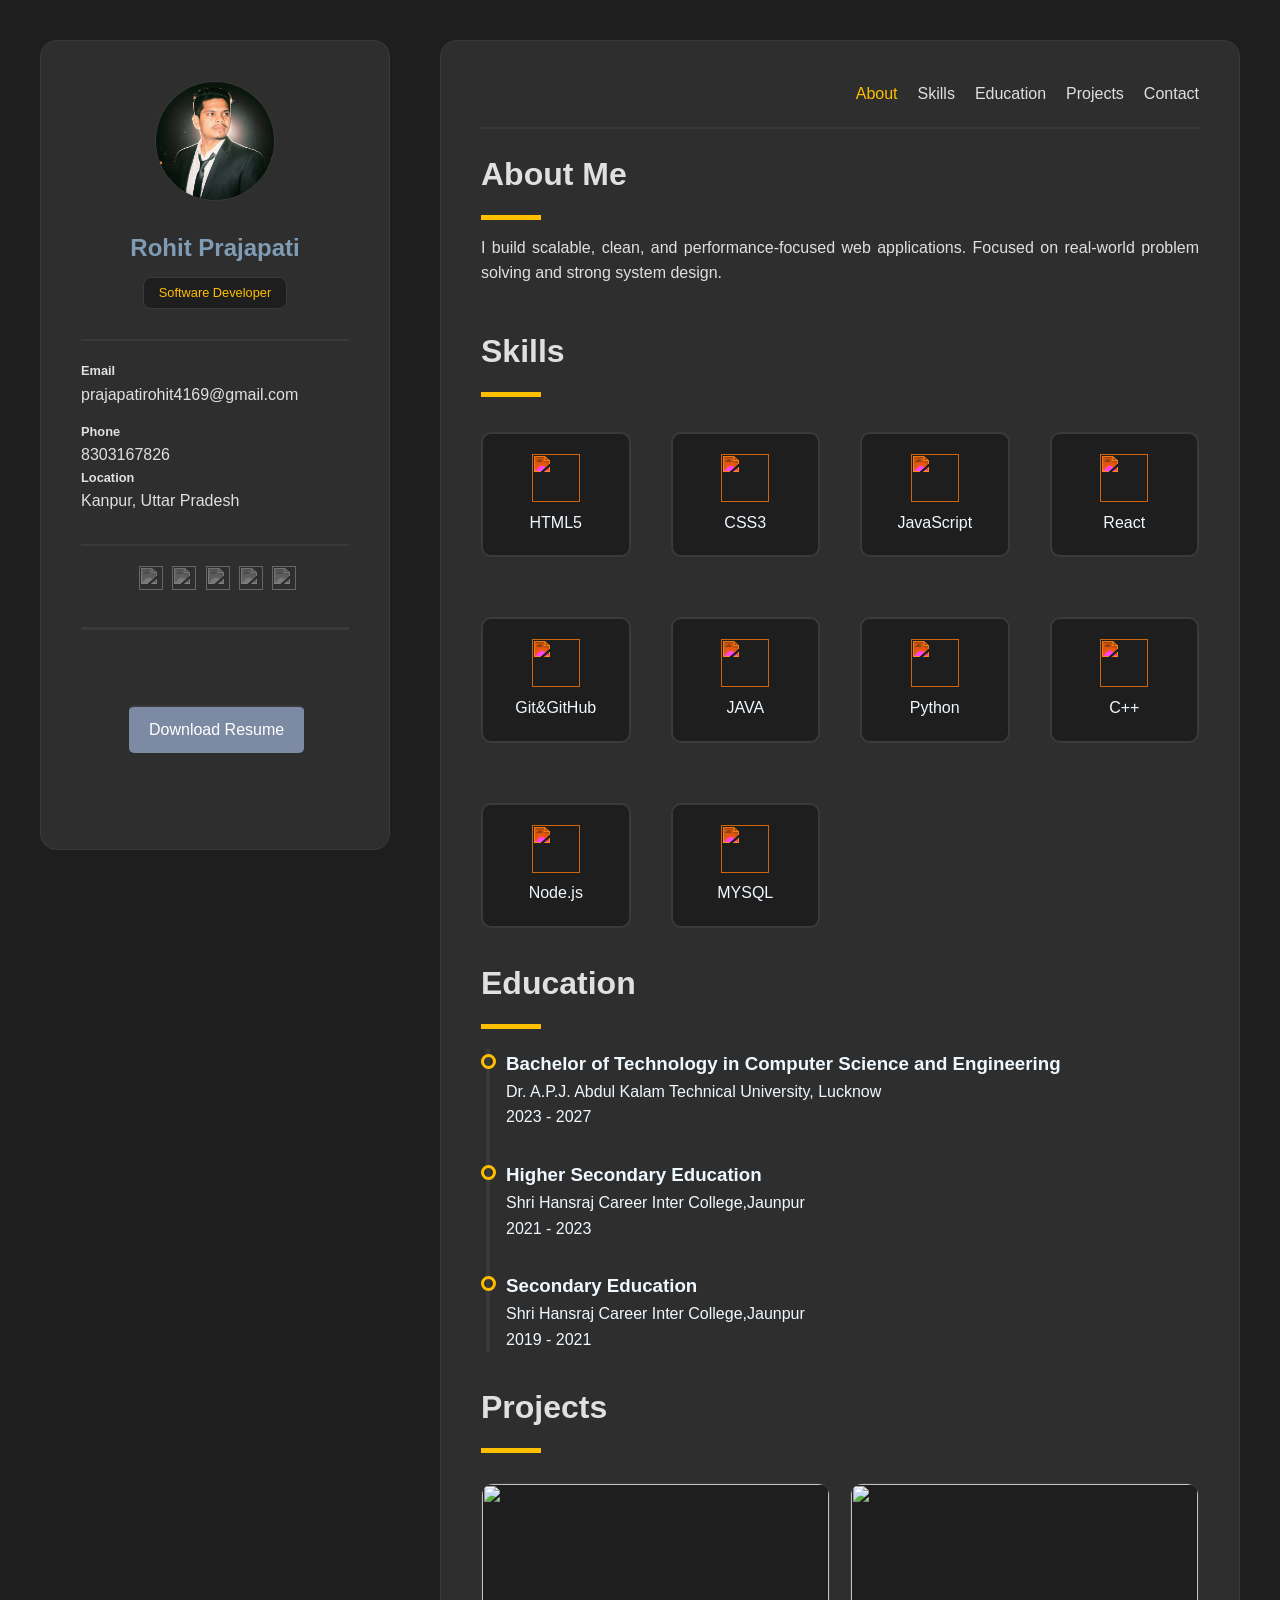
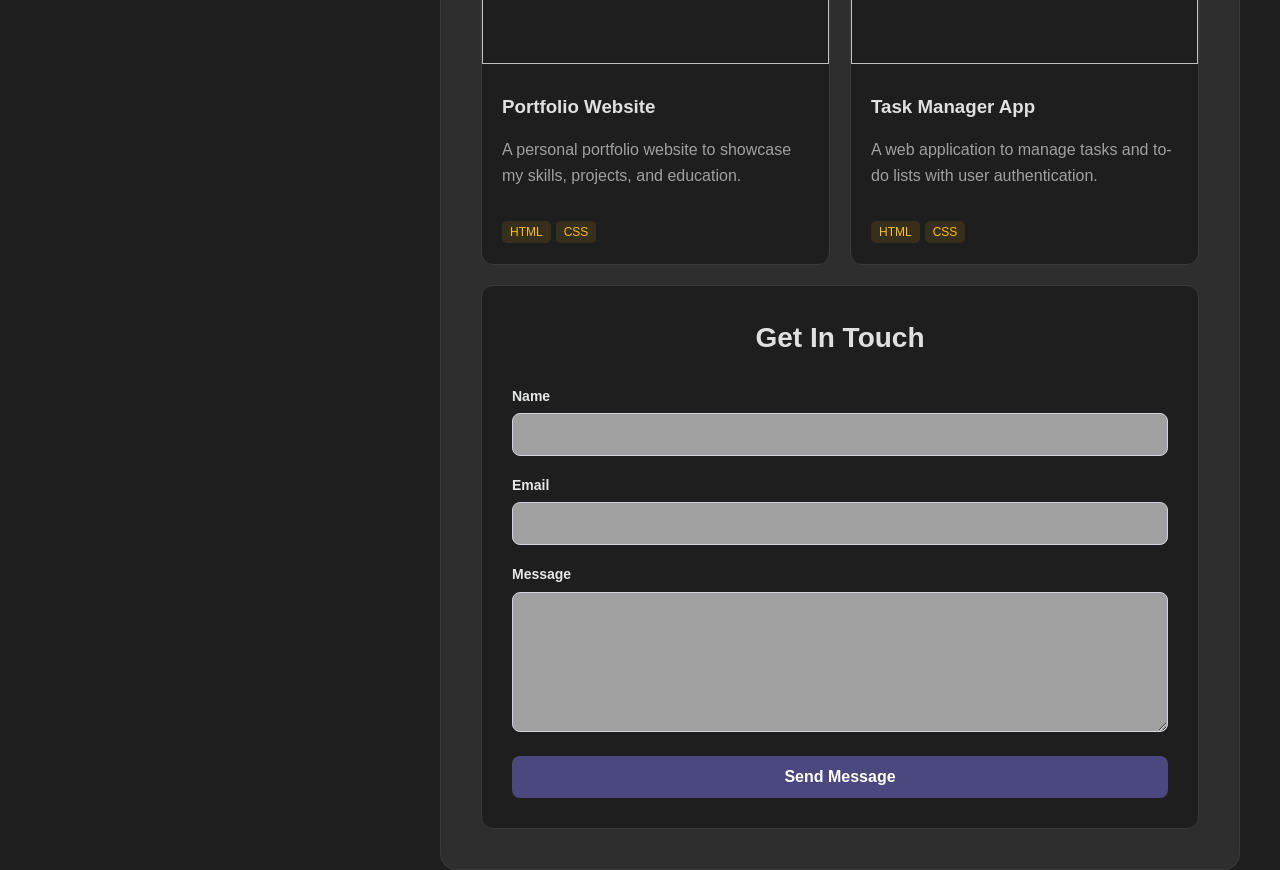
==== index.html @ db23d168 "Rename first.html to index.html" ====
<!DOCTYPE html>
<html lang="en">
<head>
    <meta charset="UTF-8">
    <meta name="viewport" content="width=device-width, initial-scale=1.0">
    <title>Profile portfolio</title>
    <link rel="stylesheet" href="style.css">
</head>
<body>
    <div class="main-container">

        <div class="sidebar">
            <!--profile-->
            <div class="profile">

                 
                <img src="rohit.jpeg" alt="Rohit Prajapati">
                <h2>Rohit Prajapati</h2>
                <p>Software Developer</p>
            </div>

             <!--contact-->
            <div class="contact">


                <div class="email">
                    <h3 class="label">Email</h3>
                    <a href="mailto:prajapatirohit4169@gmail.com" class="value">prajapatirohit4169@gmail.com</a>
                </div>
                <div class="phone">
                    <h3 class="label">Phone</h3>
                    <a href="whatsapp://8303167826" class="value">8303167826</a>
                </div>
                <div class="location">
                    <h3 class="label">Location</h3>
                    <p class="value">Kanpur, Uttar Pradesh</p>
                </div>

                <!--social-->
                <div class="social">
                    <a href="https://www.linkedin.com/in/rohit-prajapati-aa04a931b" target="blank"><img src="https://www.svgrepo.com/show/204944/linkedin.svg" alt=""></a>
                    <a href="https://leetcode.com/u/Prajapatirohit1234/" target="blank"><img src="https://simpleicons.org/icons/leetcode.svg" alt=""></a>
                    <a href="https://x.com/RohitPraja66971" target="blank"><img src="https://simpleicons.org/icons/x.svg" alt=""></a>
                    <a href="https://github.com/RohitPrajapati143" target="blank"><img src="https://simpleicons.org/icons/git.svg"alt=""></a>
                    <a href="https://www.instagram.com/prajapati_rohit.001?igsh=bWZ3NjFocjdkMng3"target="blank"><img src="https://simpleicons.org/icons/instagram.svg" alt=""></a>
                    
                </div>
                <div class="resume">
                    <a href="" download class="download-btn"> Download Resume</a>
                </div>

            </div>
        </div>
      <!--main content.-->
        <div class="main-content">
            <!--navigation-->
            <div id="navigation">
                <nav>
                    
                    <a href="#about" class="active">About</a>
                    <a href="#skills">Skills</a>
                    <a href="#education">Education</a>
                    <a href="#projects">Projects</a>
                    <a href="#contact">Contact</a>
                </nav>
            </div>
            <!--about-->
            <div id="about">
                <h2 class="heading">About Me</h2>
                <div class="line"></div>
                <p class="content">I build scalable, clean, and performance-focused web applications.
                     Focused on real-world problem solving and strong system design.</p>
            </div>
            <!--skills-->
            <div id="skills">
                <h2 class="heading">Skills</h2>
                <div class="line"></div>
                <div class="grid-container">
                    <div class="item">
                        <img src="https://simpleicons.org/icons/html5.svg" alt="">
                        <h3>HTML5</h3>
                    </div>
                    <div class="item">
                        <img src="https://www.svgrepo.com/show/452185/css-3.svg" alt="">
                        <h3>CSS3</h3>
                    </div>
                    <div class="item">
                        <img src="https://static.vecteezy.com/system/resources/thumbnails/027/127/463/small_2x/javascript-logo-javascript-icon-transparent-free-png.png" alt="">
                        <h3>JavaScript</h3>
                    </div>
                    <div class="item">
                        <img src="https://www.svgrepo.com/show/473768/react.svg" alt="">
                        <h3>React</h3>
                    </div>
                    <div class="item">
                        <img src="https://www.svgrepo.com/show/473619/git.svg" alt="">
                        <h3>Git&GitHub</h3>
                    </div>
                    <div class="item">
                        <img src="https://www.svgrepo.com/show/473668/java.svg" alt="">
                        <h3>JAVA</h3>
                    </div>
                    <div class="item">
                        <img src="https://www.svgrepo.com/show/500260/python.svg" alt="">
                        <h3>Python</h3>
                    </div>
                    <div class="item">
                        <img src="https://www.svgrepo.com/show/315648/c-plus-plus.svg" alt="">
                        <h3>C++</h3>
                    </div>
                    <div class="item">
                        <img src="https://www.svgrepo.com/show/445914/node-js.svg" alt="">
                        <h3>Node.js</h3>
                    </div>
                    <div class="item">
                        <img src="https://www.svgrepo.com/show/394296/mysql.svg" alt="">
                        <h3>MYSQL</h3>
                    </div>
                    
                </div>
            </div>
            <!--education-->
            <div id="education">
                <h2 class="heading">Education</h2>
                <div class="line"></div>
                <div class="edutech">
                    <div class="eduf">
                        <h3>Bachelor of Technology in Computer Science and Engineering</h3>
                        <p>Dr. A.P.J. Abdul Kalam Technical University, Lucknow</p>
                        <p>2023 - 2027</p>
                        <div class="goal"></div>
                    </div>
                    <div class="edus">
                        <h3>Higher Secondary Education</h3>
                        <p>Shri Hansraj Career Inter College,Jaunpur</p>
                        <p>2021 - 2023</p>
                        <div class="goal"></div>
                    </div>
                    <div class="edut">
                        <h3>Secondary Education</h3>
                        <p>Shri Hansraj Career Inter College,Jaunpur</p>
                        <p>2019 - 2021</p>
                        <div class="goal"></div>
                    </div>
                    <div class="liner"></div>
                </div>
                
            </div>
            <!--projects-->
            <div id="projects">
                <h2 class="heading">Projects</h2>
                <div class="line"></div>

                <div class="project-container">
                    <div class="project">
                        <img src="https://cdn.iconscout.com/icon/free/png-256/free-portfolio-website-icon-svg-download-png-5565151.png" alt="">
                        <div class="card">
                            <h3>Portfolio Website</h3>
                            <p>A personal portfolio website to showcase my skills, projects, and education.</p>
                            <span>HTML</span><span>CSS</span>
                        </div>
                    </div>
                    <div class="project">
                        <img src="https://upload.wikimedia.org/wikipedia/commons/a/ac/Windows_11_TASKMGR.png" alt="">
                        <div class="card">
                            <h3>Task Manager App</h3>
                            <p>A web application to manage tasks and to-do lists with user authentication.</p>
                            <span>HTML</span><span>CSS</span>
                        </div>
                    </div>
                </div>
            </div>
            <!--contact-->
            <div id="contact">
                <div class="contact-container">
                    <h2>Get In Touch</h2>
                    <form class="contact-form" id="contactForm">
                       <div class="form-group">
                            <label for="contactName">Name</label>
                            <input type="text" id="contactName" name="name" required="">
                        </div>
                        <div class="form-group">
                            <label for="email">Email</label>
                            <input type="email" id="email" name="email" required="">
                        </div>
                        <div class="form-group">
                            <label for="message">Message</label>
                            <textarea id="message" name="message" required=""></textarea>
                        </div>
                       <button type="submit" class="submit-btn">Send Message</button>
                    </form>
                </div>
            </div>
        </div>

    </div>
</body>
</html>
---- style.css ----
*{
    padding: 0;
    margin: 0;
    box-sizing: border-box;
}

body{
    background-color: #1e1e1e;
    font-family: sans-serif;
    color: aliceblue;
    line-height: 1.6;
}

.main-container{
    display: grid;
    max-width: 1200px;
    grid-template-columns: 350px 1fr;
    gap: 50px;
    padding-top: 40px;
    margin: auto;
}

.sidebar{
    height: 90vh;
    background-color: #2e2e2e;
    border: 1px solid #3a3a3a;
    border-radius: 16px;
    padding: 40px;
    position: sticky;
    top: 20px;
}

.main-content{
    background-color: #2e2e2e;
    border: 1px solid #3a3a3a;
    border-radius: 16px;
    padding: 40px;
}

/* Profile section...*/

.profile{
    text-align: center;
}

.profile img{
    height: 120px;
    width: 120px;
    border-radius: 50%;
    border: 1px solid #3a3a3a;
}
.profile h2{
    font-size: 1.5rem;
    font-weight: 700;
    margin-top: 20px;
    color: rgb(128, 156, 181);
}

.profile p{
    background-color: #1e1e1e;
    padding: 5px 15px;
    color: #ffbf00;
    border: 1px solid #3a3a3a;
    font-size: 0.8rem;
    border-radius: 8px;
    display: inline-block;
    margin-top: 10px;
}
/* contact section....*/

.contact{
    margin-top: 30px;
    border-top: 2px solid #3a3a3a;
    padding-top: 20px;
}
.label{
    font-size: 0.8rem;
    font-family: 500;
    color: #e0e0e0;
}
.value{
    color: #e0e0e0;
    text-decoration: none;
}
.email,.phone.location{
    margin-bottom: 14px;
}

/* social section....*/
.social{
    margin-top: 30px;
    border-top: 2px solid #3a3a3a;
    padding-top: 20px;
    text-align: center;
}
.social img{
    height: 24px;
    width: 24px;
    margin-left: 5px;
    filter: grayscale(1) invert(0.7);
    transition: filter 0.3s ease;
}
.social img:hover{
    filter: grayscale(0) invert(0);
}


/*main section....*/

/* navigation section....*/
#navigation{
    
    border-bottom: 2px solid #3a3a3a;
    margin-bottom: 20px;
    padding-bottom: 20px;
}
nav{
display: flex;
justify-content: flex-end;
gap: 20px;
}
nav a{
    text-decoration: none;
    color: #e0e0e0;
    font-weight: 500;
    transition: color 0.3s ease;
}
.active,nav a:hover{
    color: #ffbf00;
}
/* about section ..*/
.heading{
    color: #e0e0e0;
    font-size: 2rem;
    margin-bottom: 15px;

}
.line{
    width: 60px;
    height: 5px;
    background-color: #ffbf00;
    margin-bottom: 15px;
}
.content{
    text-align: justify;
    color: #e0e0e0;
}
#about{
    margin-bottom: 40px;
}

/* skills section ...*/
.grid-container{
    display: grid;
    grid-template-columns: repeat(auto-fit,minmax(120px,1fr));
    gap: 40px;
}


.item{
    padding: 20px;
    border-radius: 10px;
    border: 2px solid #3a3a3a;
    background-color: #1e1e1e;
    text-align: center;
    margin-top: 20px;
    transition: transform 0.3s ease , box-shadow 0.3s ease;
}
.item img{
    height: 48px;
    width: 48px;
    filter: invert(75%) sepia(50%) saturate(1000%) hue-rotate(350deg) brightness(110%) contrast(101%);
}
.item h3{
    font-size: 1rem;
    font-weight: 500;
}
.item:hover{
    transform: scale(1.1);
    box-shadow: 0px 0px 10px 5px rgba(0,0,0,0.3);
}
/* education section ...*/
#education{
    margin-top: 30px;
}
.edutech{
    position: relative;
    margin-top: 20px;
}
.year{
    font-size: 0.9rem;
    color: #a0a0a0;
    margin-bottom: 5px;

}
.degree{
    font-size: 1.2rem;
    font-weight: 500;
    color: #e0e0e0;
    margin-bottom: 5px
}
.college{
    font-style: italic;
    color: #a0a0a0;
    margin-bottom: 5px;
}

.eduf, .edus ,.edut{
    margin-bottom: 30px;
    padding-left: 25px;
    position: relative;
}
.goal{
    height: 15px;
    width: 15px;
    border: 3px solid #ffbf00;
    border-radius: 50%;
    position: absolute;
    top: 5px;
    left: 0px;
    z-index: 5;
}
.liner{
    position: absolute;
    width: 2px;
    top: 0px;
    bottom: 0px;
    left: 5px;
    border: 2px solid #3a3a3a;
}

/* projects section ...*/

.project-container{
    margin-top: 30px;
    display: grid;
    grid-template-columns: 1fr 1fr;
    gap: 20px;
}
.project{
    background-color: #1e1e1e;
    border-radius: 12px;
    border: 1px solid #3a3a3a;
    overflow: hidden;
    transition: transform 0.5s ease , box-shadow 0.5s ease;
}
.project:hover{
    transform: translateY(-10px);
    box-shadow: 0px 0px 10px 5px rgba(0,0,0,0.3);
}
.project img{
    width: 100%;
    height: 180px;
    object-fit: cover;
}
.card{
    padding: 20px;
}
.card h3{
    color: #e0e0e0;
    margin-bottom: 15px;
}
.card p{
    color: #a0a0a0;
    line-height: 1.6;
    margin-bottom: 30px;
}
.card span{
    color: #ffbf00;
    background-color: rgba(255, 191, 0, 0.1);
    padding: 4px 8px;
    border-radius: 5px;
    margin-right: 5px;
    font-size: 0.75rem;
}
/* Contact section */
#contact {
    margin-top: 20px;
    background-color: #1e1e1e;
    border-radius: 12px;
    border: 1px solid #3a3a3a;
    overflow: hidden;
    transition: transform 0.5s ease, box-shadow 0.5s ease
}
.contact-container {
  max-width: none;
  margin: 0 auto;
  padding: 30px;
  border-radius: 12px;
  box-shadow: 0 10px 30px rgba(0, 0, 0, 0.08);
}

/* Heading */
.contact-container h2 {
  margin: 0 0 24px;
  font-size: 28px;
  font-weight: 700;
  text-align: center;
  color: #e0e0e0;
}

/* Form layout */
.contact-form {
  display: flex;
  flex-direction: column;
  gap: 18px;
}

.form-group {
  display: flex;
  flex-direction: column;
  gap: 6px;
}

/* Labels */
.form-group label {
  font-size: 14px;
  font-weight: 600;
  color: #e5e6e7;
}

/* Inputs & textarea */
.form-group input,
.form-group textarea {
  width: 100%;
  padding: 12px 14px;
  border: 1px solid #d1d5db;
  border-radius: 8px;
  font-size: 15px;
  font-family: inherit;
  color: #111827;
  background: #a0a0a0;
  transition: border-color 0.2s, box-shadow 0.2s;
}

.form-group input:focus,
.form-group textarea:focus {
  outline: none;
  border-color: #827eca;
  box-shadow: 0 0 0 3px rgba(79, 70, 229, 0.15);
}

.form-group textarea {
  min-height: 140px;
  resize: vertical;
}

/* Submit button */
.submit-btn {
  margin-top: 6px;
  padding: 12px 18px;
  border: none;
  border-radius: 8px;
  background: #4b4880;
  color: #ffffff;
  font-size: 16px;
  font-weight: 600;
  cursor: pointer;
  transition: background 0.2s, transform 0.1s;
}

.submit-btn:hover {
  background: #4b4880;
}

.submit-btn:active {
  transform: translateY(1px);
}

/* Responsive tweaks */
@media (max-width: 480px) {
  #contact {
    padding: 40px 16px;
  }

  .contact-container {
    padding: 22px 18px;
  }

  .contact-container h2 {
    font-size: 24px;
  }

  .form-group input,
  .form-group textarea,
  .submit-btn {
    font-size: 14px;
  }
}
.download-btn{
    border-top: 2px solid #3a3a3a;
    margin-top: 20px;
    display: inline-block;
    padding: 10px 20px;
    background: #7c8ba3;
    text-decoration: none;
    border-radius: 5px;
    color: white;
    justify-content: center;
    margin-left: 48px;
}
.download-btn:hover{
    background: #3a3a3a;
}
.resume{
    margin-top: 30px;
    border-top: 3px solid #3a3a3a;
    padding-top: 55px;
}
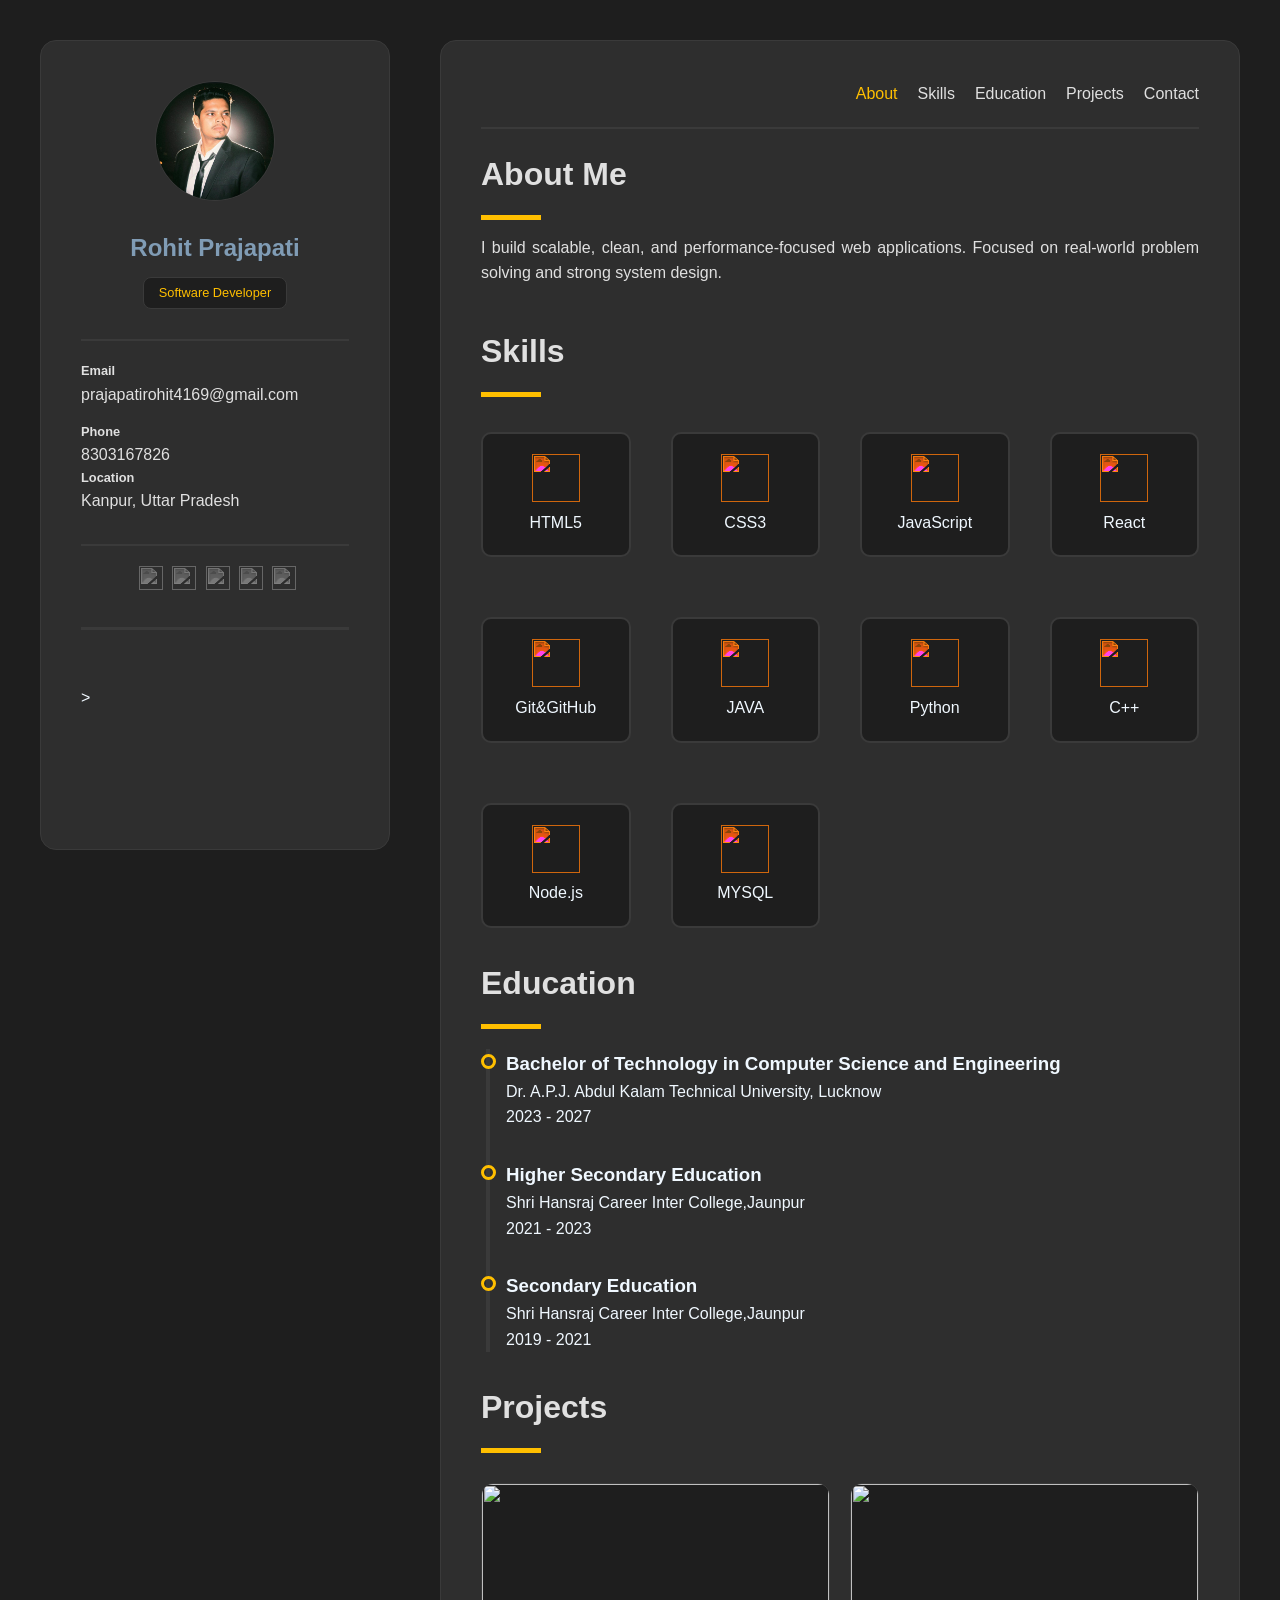
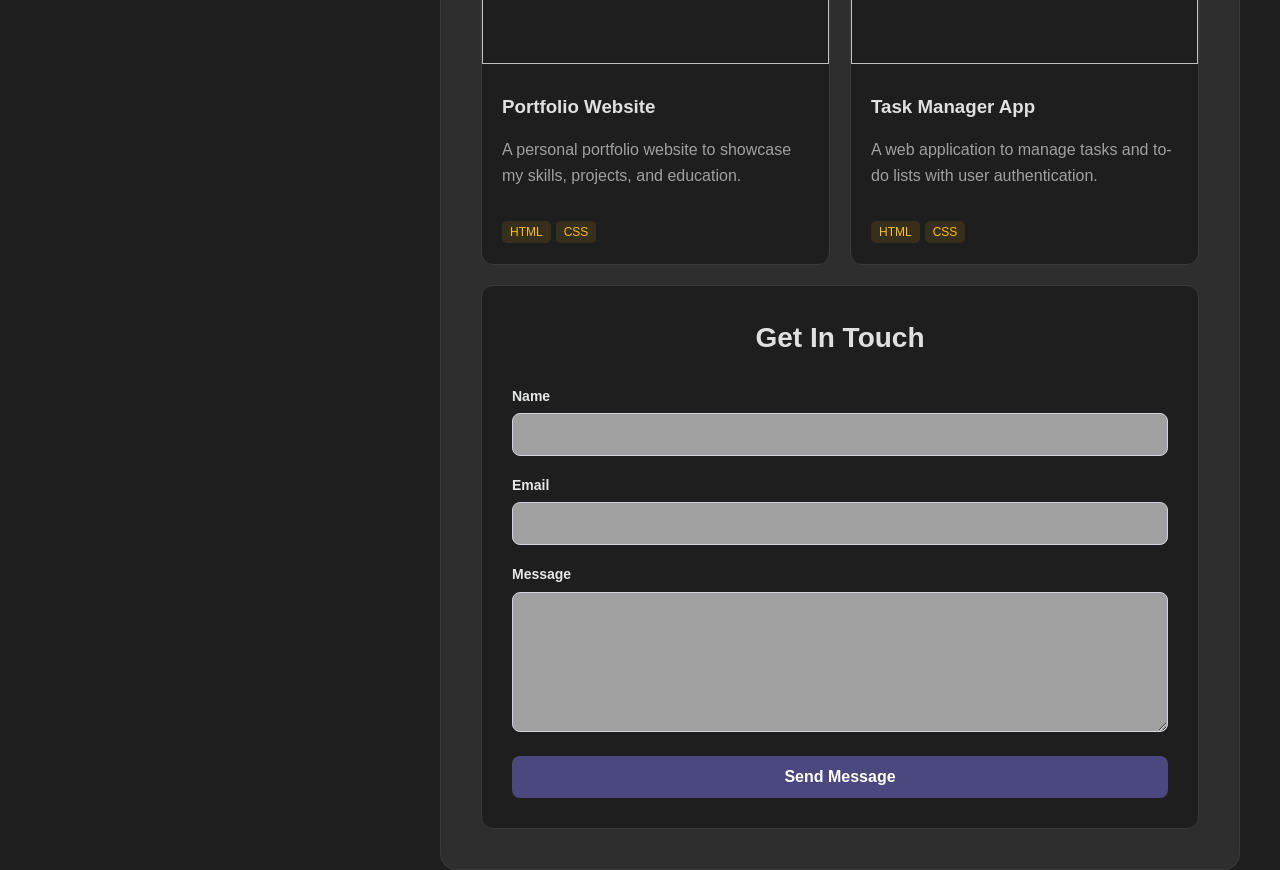
==== commit e260fb17: "Fix HTML formatting and structure" ====
--- a/index.html
+++ b/index.html
@@ -46,7 +46,7 @@
                     
                 </div>
                 <div class="resume">
-                    <a href="" download class="download-btn"> Download Resume</a>
+                    >
                 </div>
 
             </div>
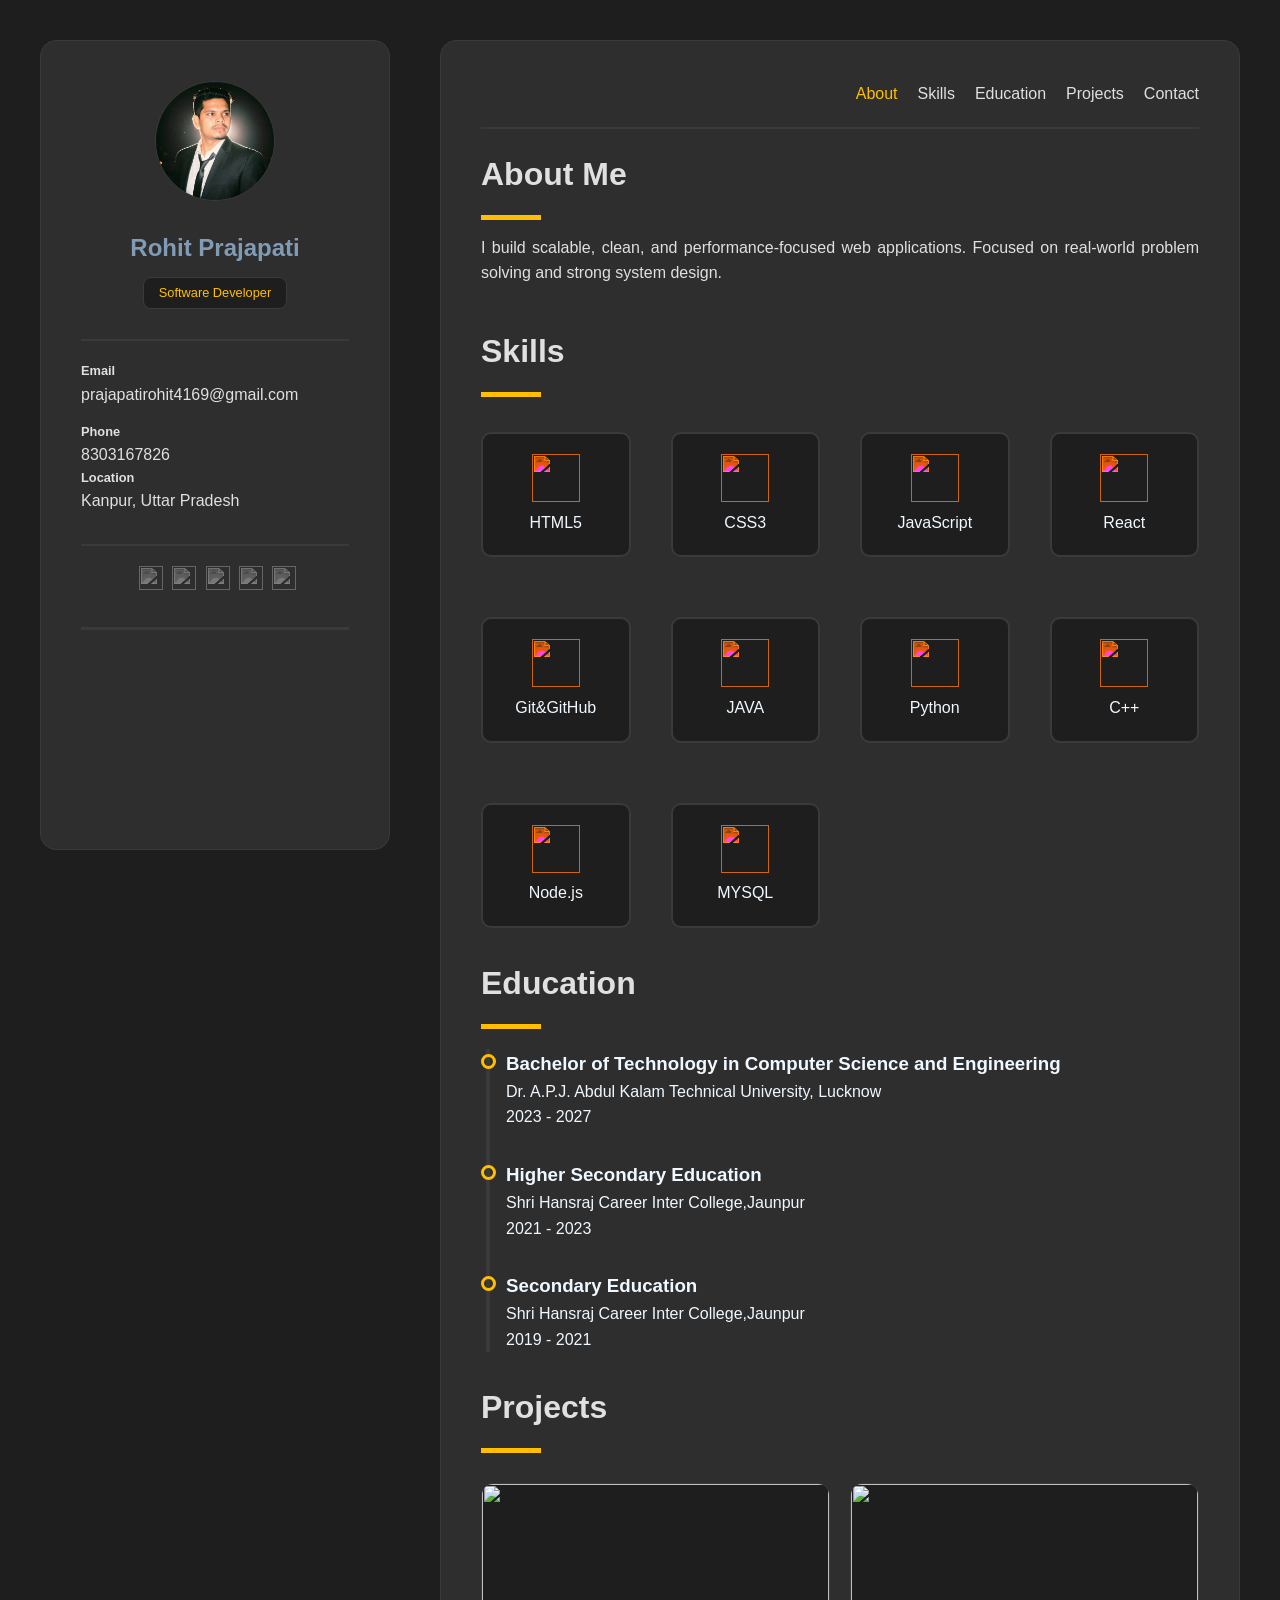
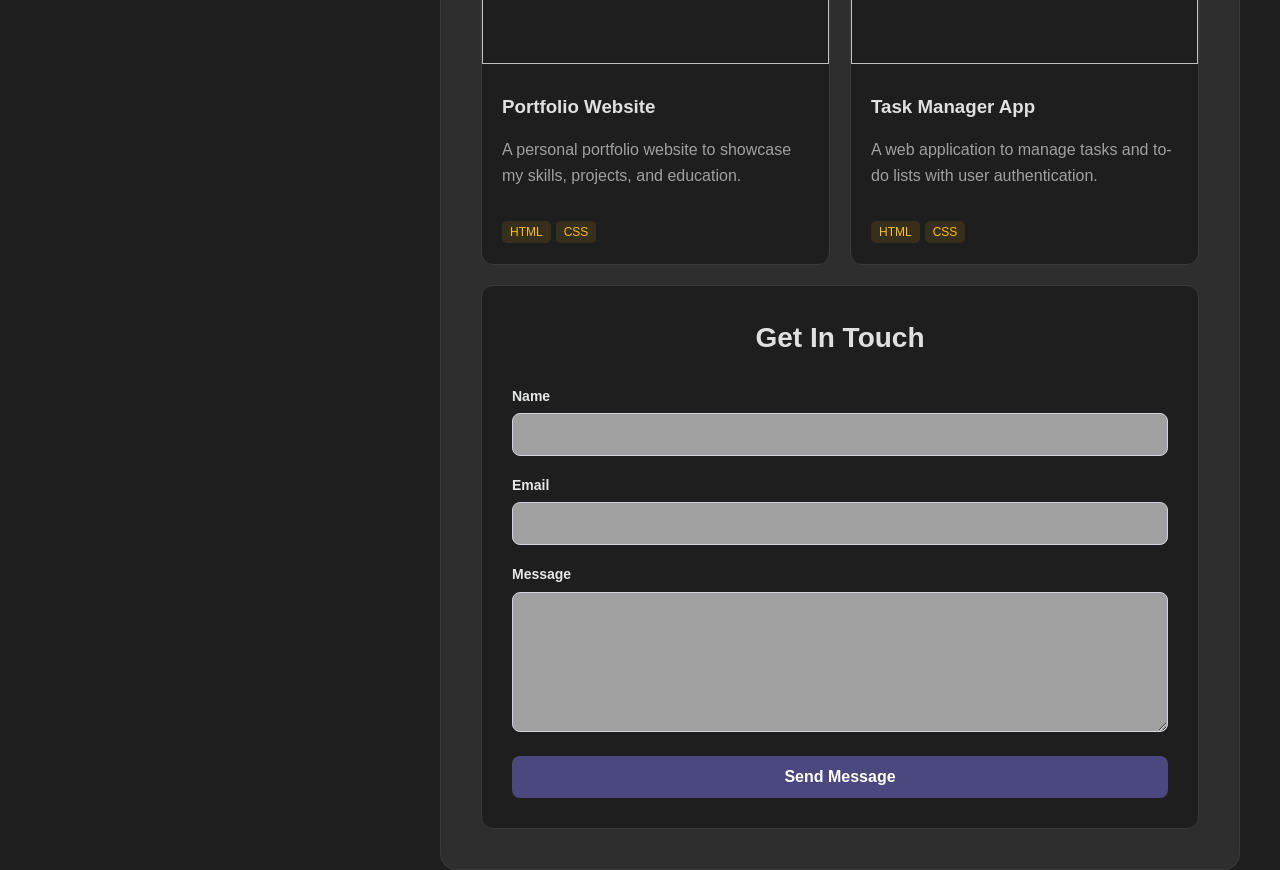
==== commit f4da5584: "Fix HTML formatting and structure" ====
--- a/index.html
+++ b/index.html
@@ -46,7 +46,7 @@
                     
                 </div>
                 <div class="resume">
-                    >
+                    
                 </div>
 
             </div>
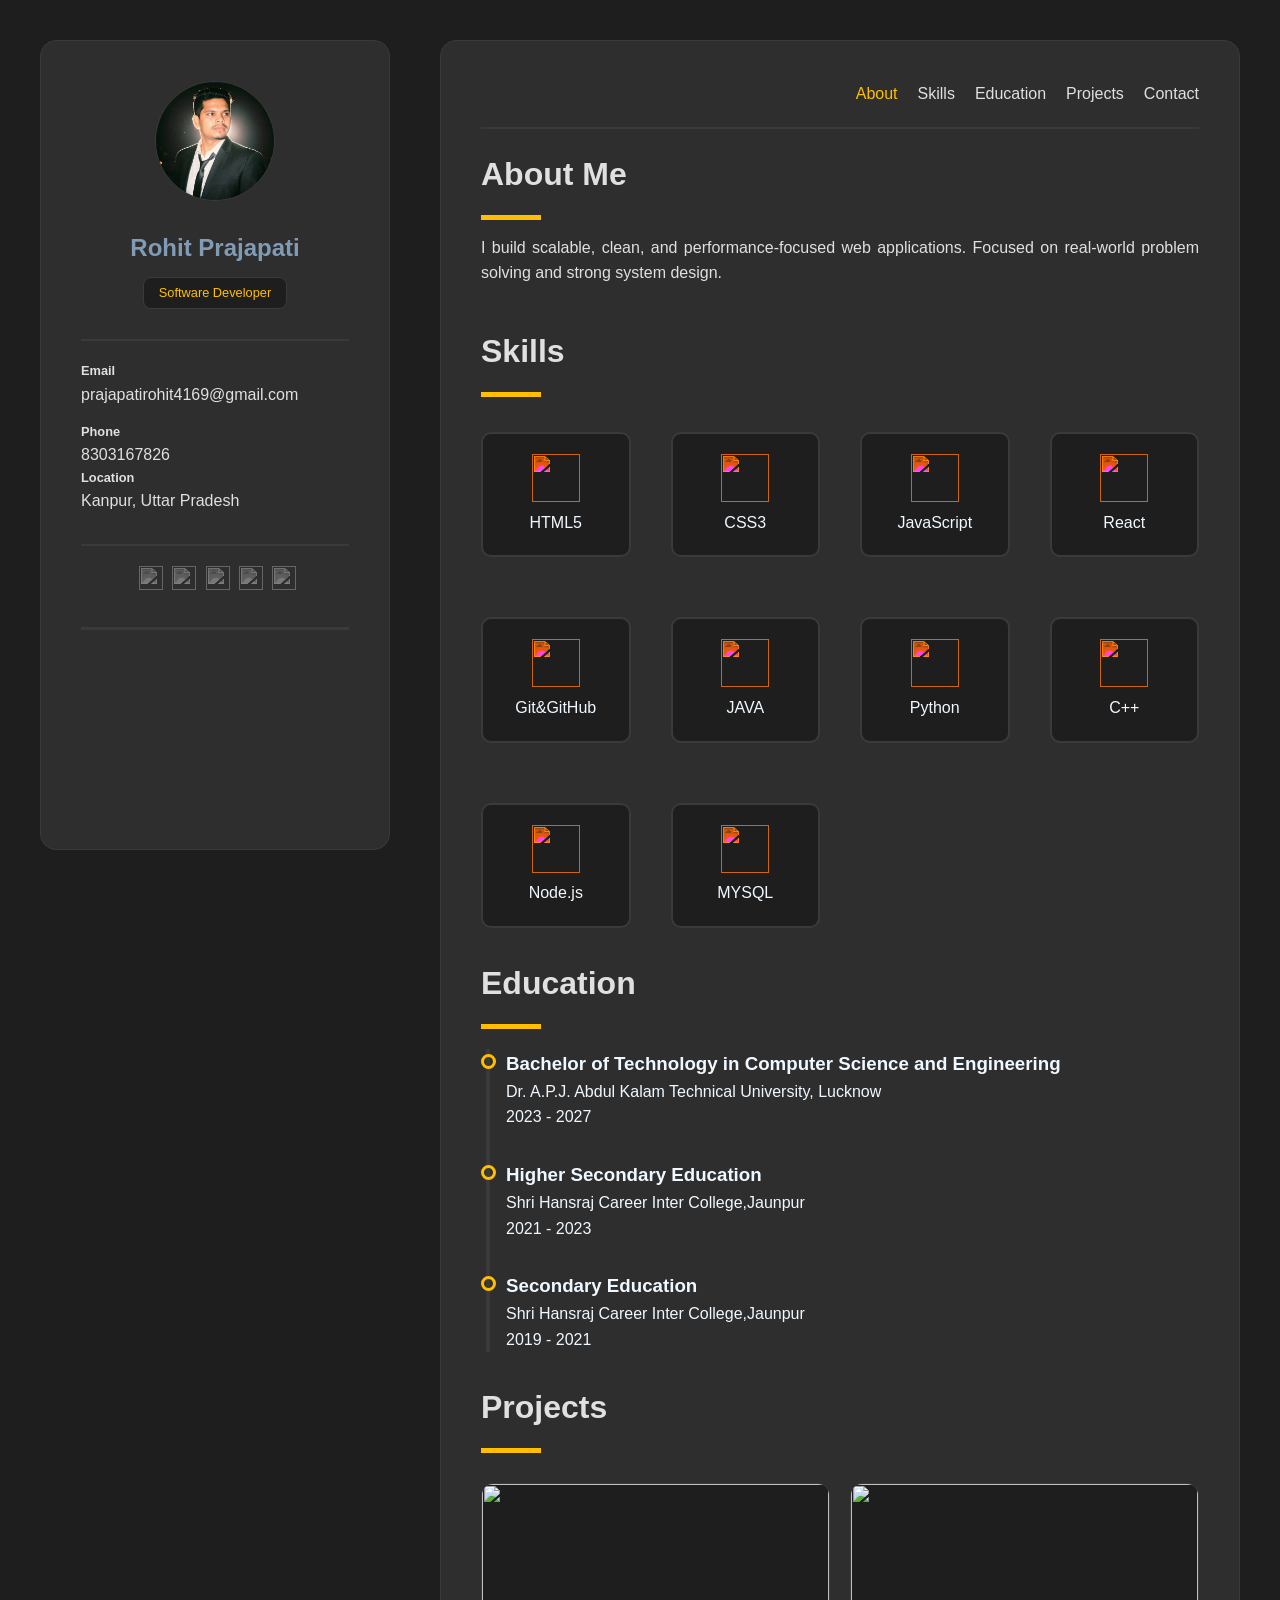
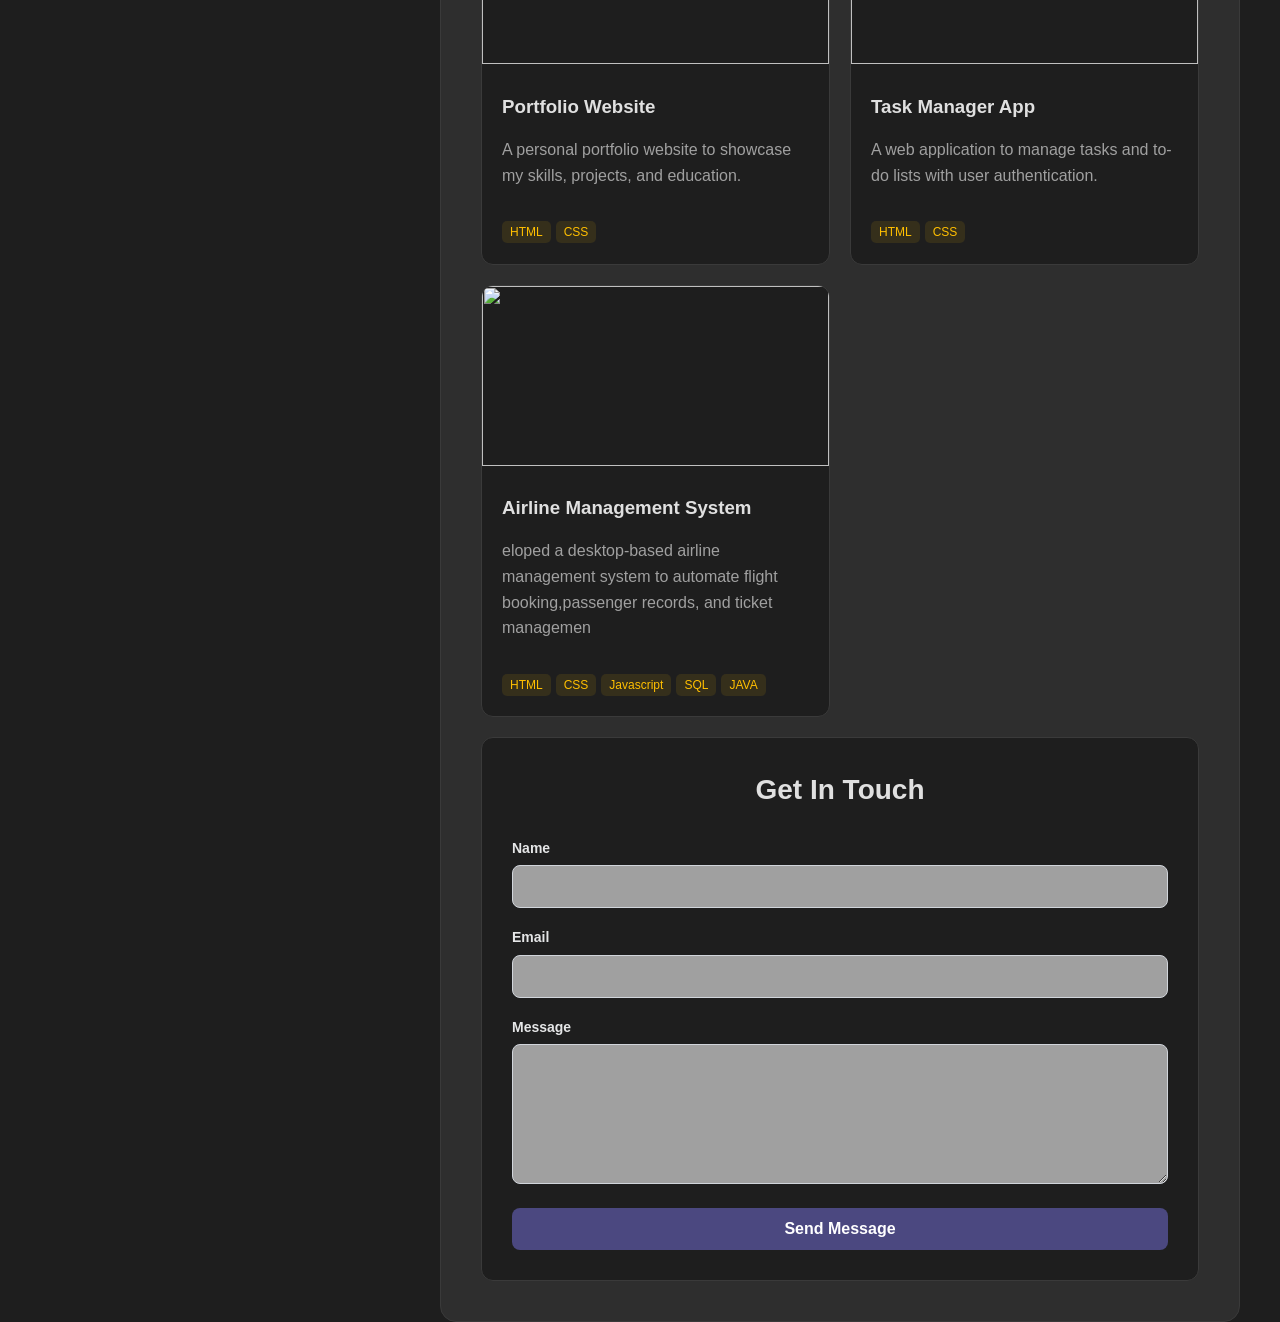
==== commit cc8c0831: "Restore and update index.html structure Restored and updated the index.html file with the complete s" ====
--- a/index.html
+++ b/index.html
@@ -168,6 +168,14 @@
                             <span>HTML</span><span>CSS</span>
                         </div>
                     </div>
+                    <div class="project">
+                        <img src="https://cdn.iconscout.com/icon/free/png-256/free-portfolio-website-icon-svg-download-png-5565151.png" alt="">
+                        <div class="card">
+                            <h3>Airline Management System</h3>
+                            <p>eloped a desktop-based airline management system to automate flight booking,passenger records, and ticket managemen</p>
+                            <span>HTML</span><span>CSS</span><span>Javascript</span><span>SQL</span><span>JAVA</span>
+                        </div>
+                    </div>
                 </div>
             </div>
             <!--contact-->
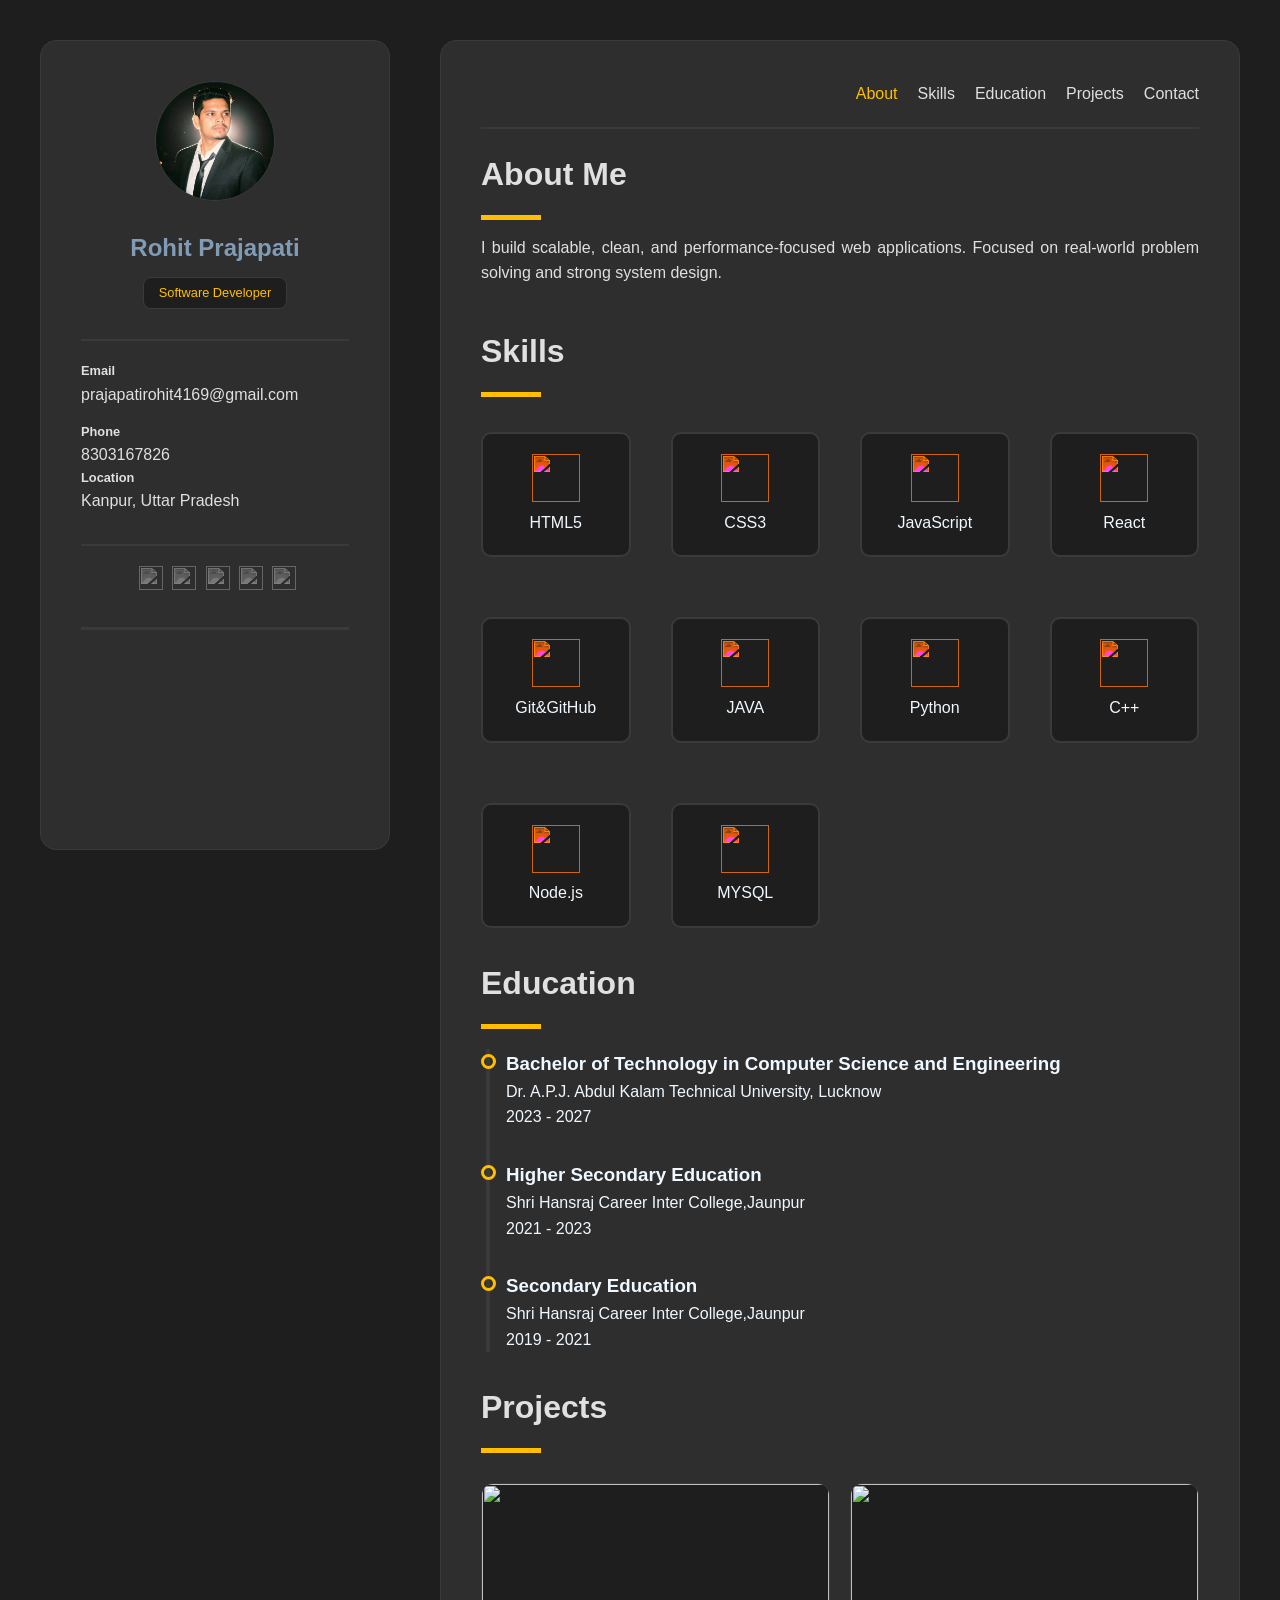
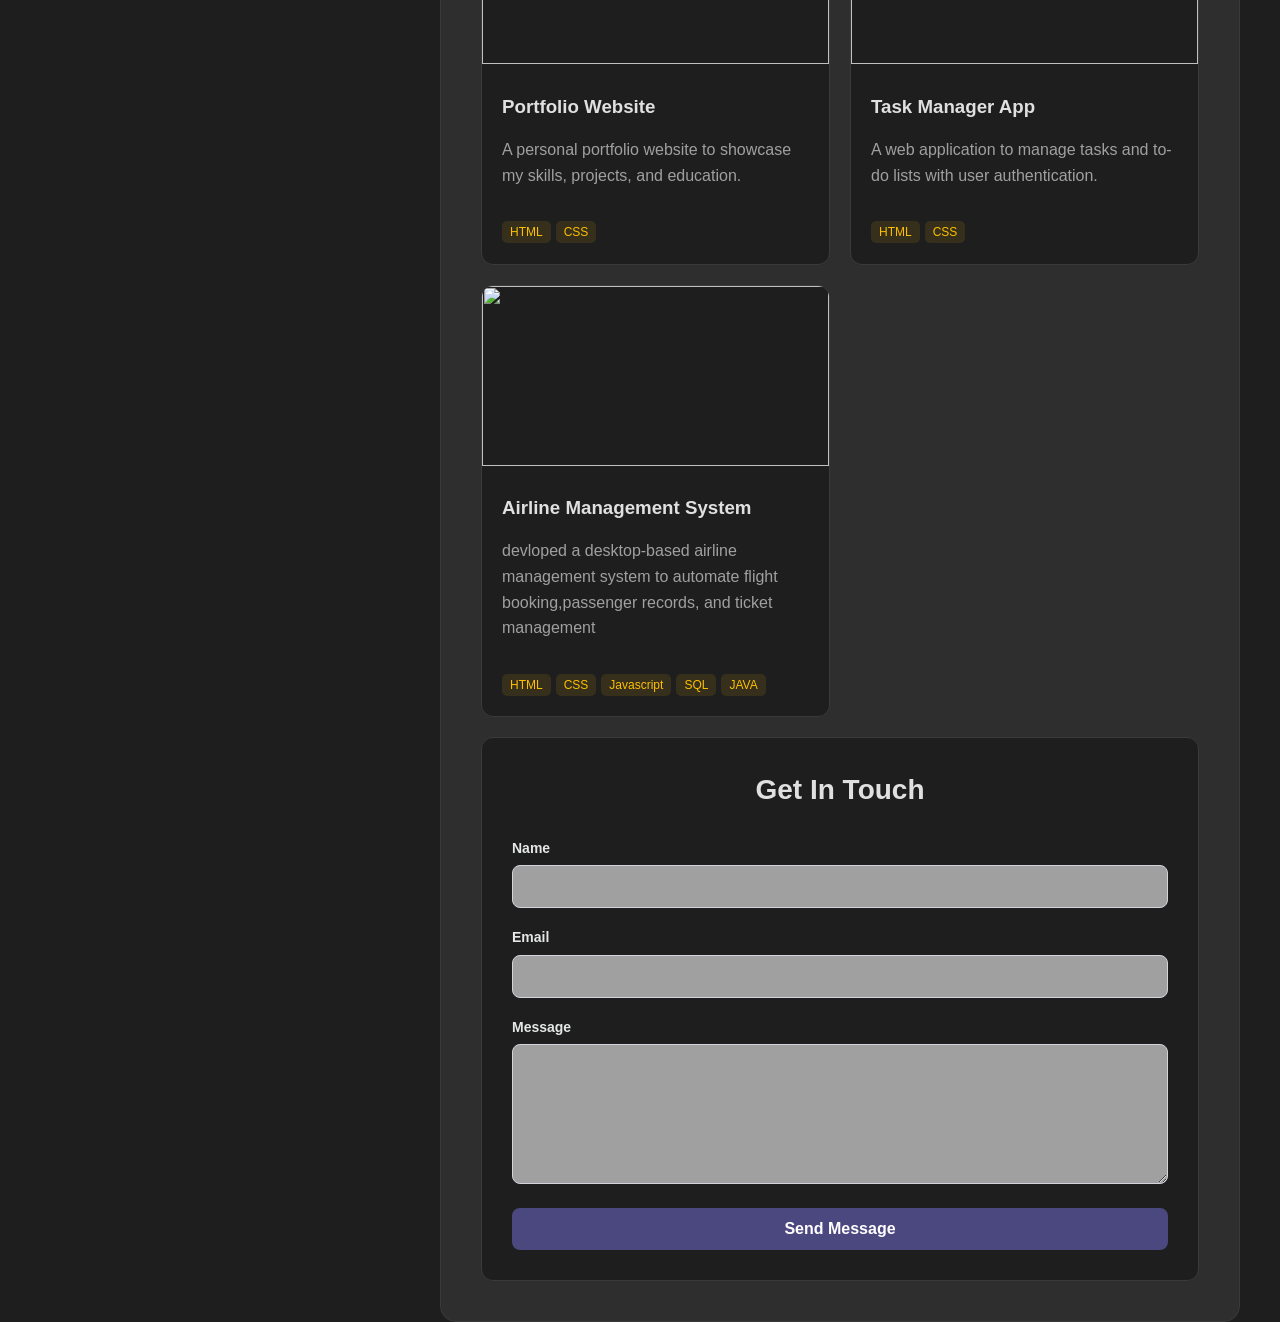
==== commit 5ee33d34: "Fix HTML formatting issues in index.html" ====
--- a/index.html
+++ b/index.html
@@ -153,7 +153,8 @@
 
                 <div class="project-container">
                     <div class="project">
-                        <img src="https://cdn.iconscout.com/icon/free/png-256/free-portfolio-website-icon-svg-download-png-5565151.png" alt="">
+                        <a href="https://portfoliovercelapp-gold.vercel.app/" target="blank"><img src="https://cdn.iconscout.com/icon/free/png-256/free-portfolio-website-icon-svg-download-png-5565151.png"alt=""></a>
+                        
                         <div class="card">
                             <h3>Portfolio Website</h3>
                             <p>A personal portfolio website to showcase my skills, projects, and education.</p>
@@ -169,10 +170,11 @@
                         </div>
                     </div>
                     <div class="project">
-                        <img src="https://cdn.iconscout.com/icon/free/png-256/free-portfolio-website-icon-svg-download-png-5565151.png" alt="">
+                       
+                        <a href="https://github.com/RohitPrajapati143/Airline-management-system" target="blank"><img src="https://cdn-icons-png.flaticon.com/512/7893/7893979.png"alt=""></a>
                         <div class="card">
                             <h3>Airline Management System</h3>
-                            <p>eloped a desktop-based airline management system to automate flight booking,passenger records, and ticket managemen</p>
+                            <p>devloped a desktop-based airline management system to automate flight booking,passenger records, and ticket management</p>
                             <span>HTML</span><span>CSS</span><span>Javascript</span><span>SQL</span><span>JAVA</span>
                         </div>
                     </div>
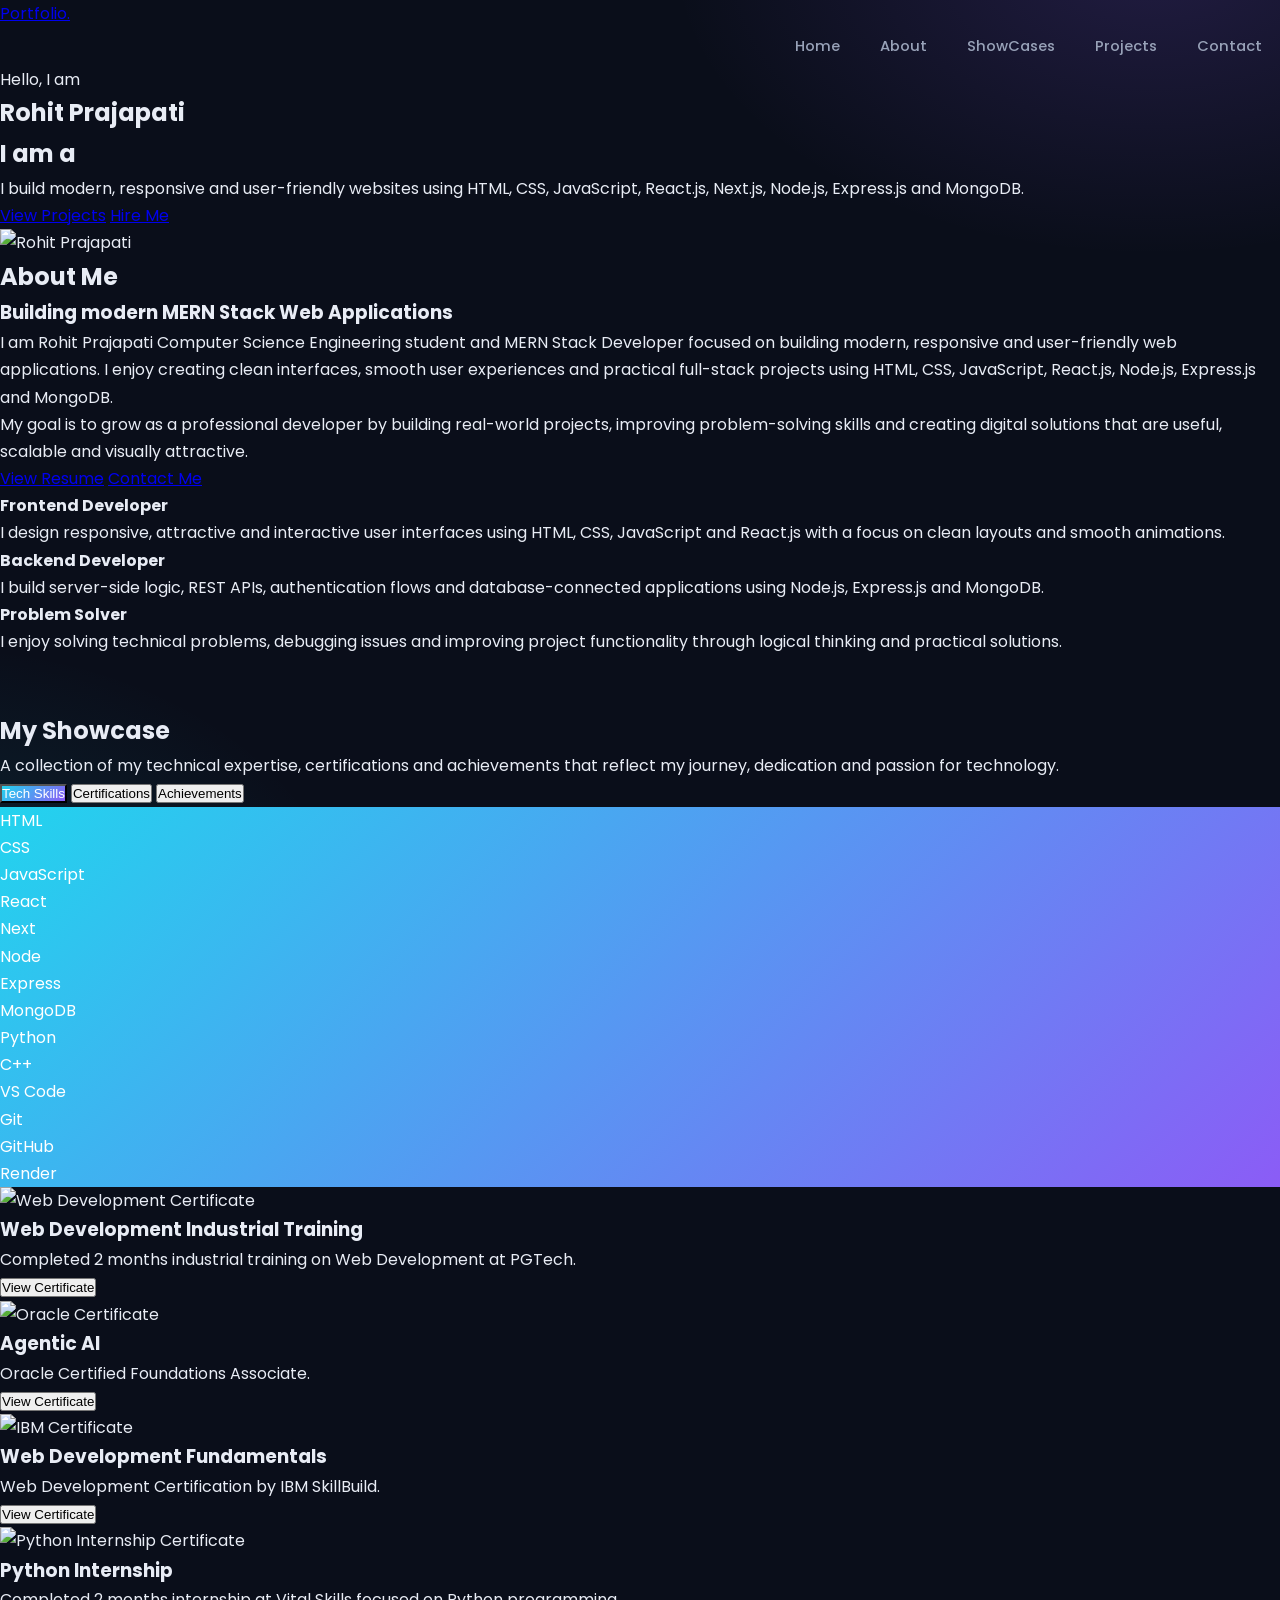
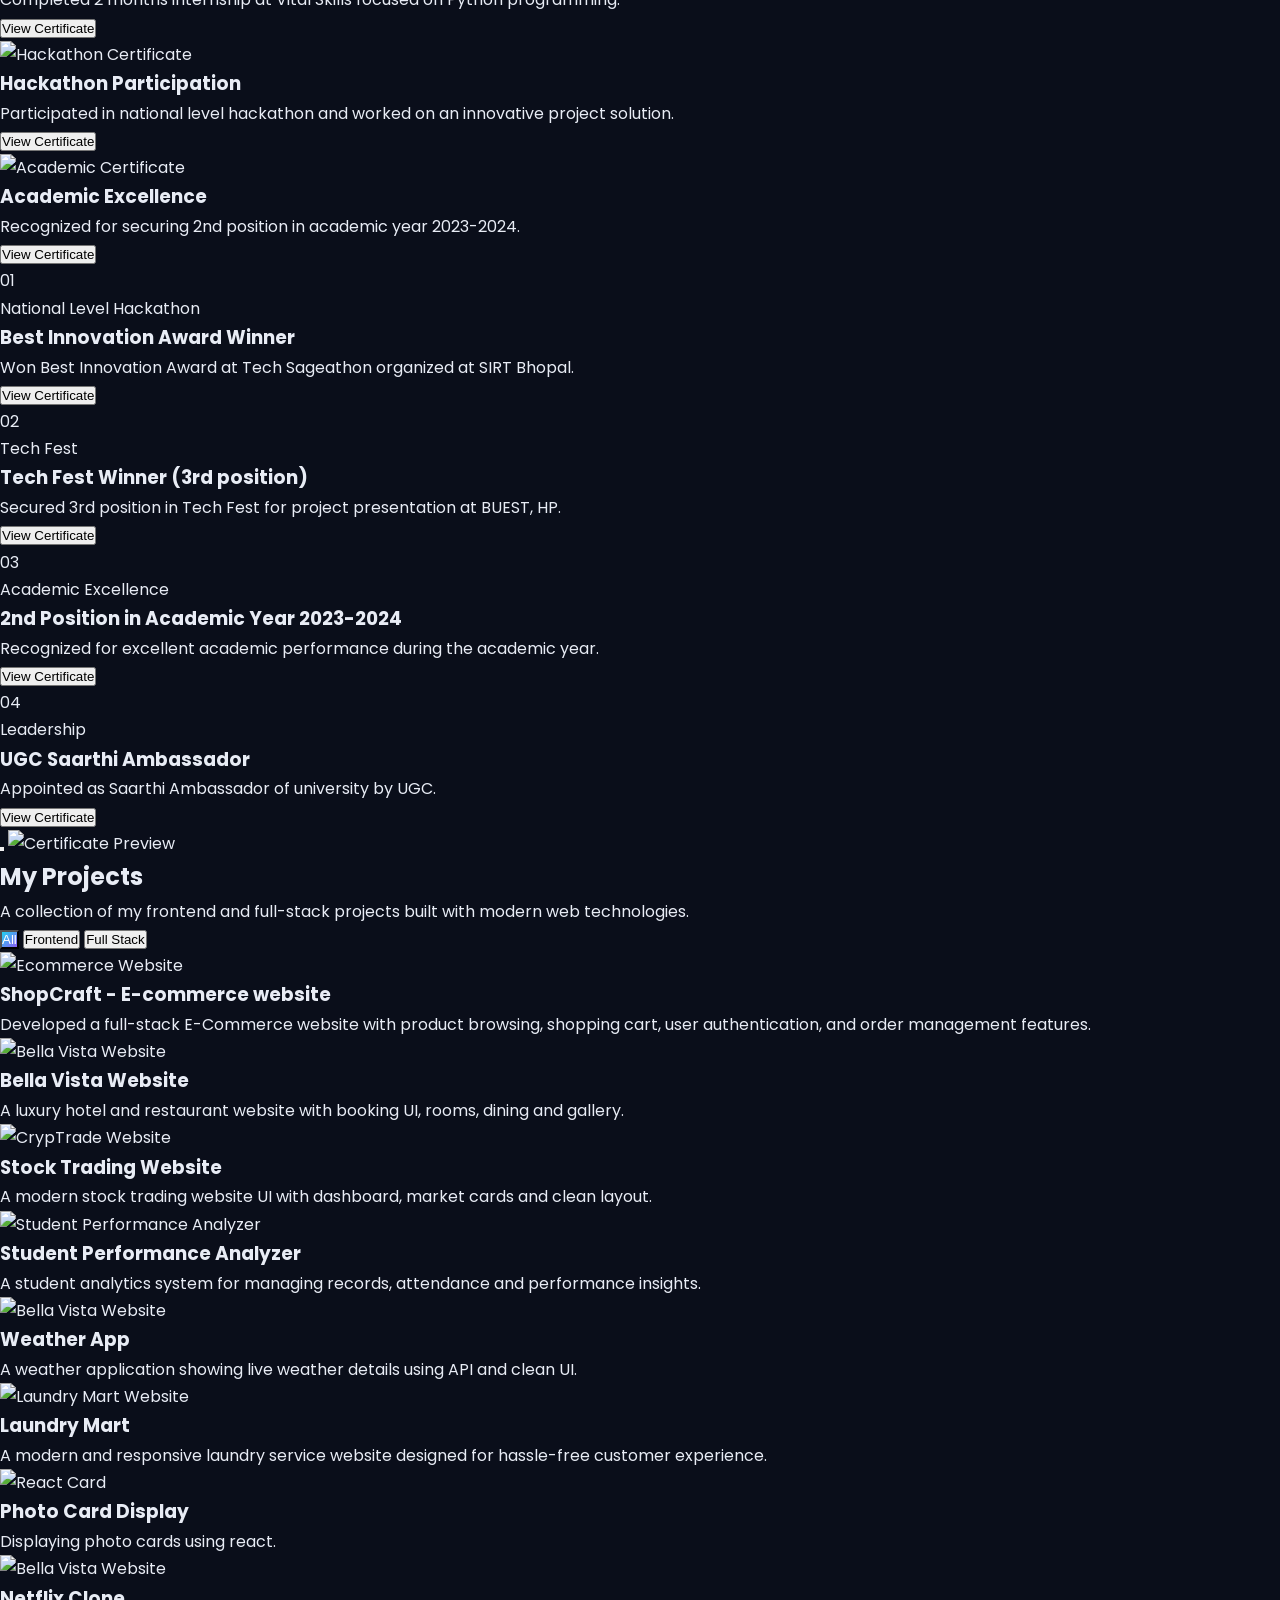
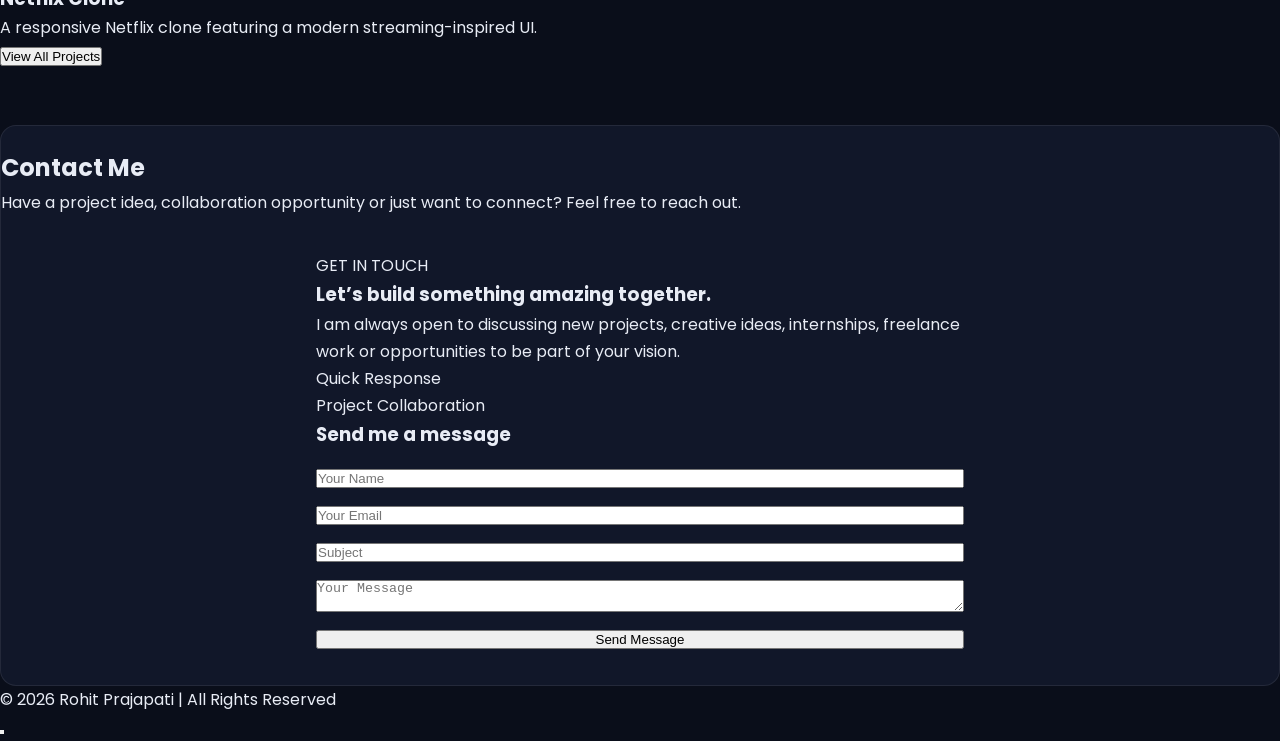
==== commit ca16c36a: "Update index.html" ====
--- a/index.html
+++ b/index.html
@@ -1,208 +1,581 @@
 <!DOCTYPE html>
 <html lang="en">
 <head>
-    <meta charset="UTF-8">
-    <meta name="viewport" content="width=device-width, initial-scale=1.0">
-    <title>Profile portfolio</title>
-    <link rel="stylesheet" href="style.css">
+  <meta charset="UTF-8" />
+
+  <meta name="viewport" content="width=device-width, initial-scale=1.0" />
+
+  <title>Rohit Prajapati</title>
+
+  <meta name="description" content="Rohit Prajapati is a MERN Stack Developer skilled in React.js, Node.js, Express.js, MongoDB, HTML, CSS, JavaScript and full-stack web development." />
+
+  <meta name="keywords" content="Rohit Prajapati, MERN Stack Developer, Web Developer, React Developer, Node.js Developer, Portfolio, Full Stack Developer, JavaScript Developer" />
+
+  <meta name="author" content="Rohit Prajapati" />
+
+  <meta name="robots" content="index, follow" />
+
+  <meta property="og:title" content="Rohit Prajapati | MERN Stack Developer" />
+  <meta property="og:description" content="Personal portfolio website of Rohit Prajapati, MERN Stack Developer." />
+  <meta property="og:type" content="website" />
+  <meta property="og:image" content="images/profile.png" />
+
+  <link rel="canonical" href="https://your-portfolio-link.com/" />
+
+  <link rel="stylesheet" href="style.css" />
+
+  <link href="https://cdn.jsdelivr.net/npm/remixicon@4.2.0/fonts/remixicon.css" rel="stylesheet" />
 </head>
+
 <body>
-    <div class="main-container">
-
-        <div class="sidebar">
-            <!--profile-->
-            <div class="profile">
-
-                 
-                <img src="rohit.jpeg" alt="Rohit Prajapati">
-                <h2>Rohit Prajapati</h2>
-                <p>Software Developer</p>
-            </div>
-
-             <!--contact-->
-            <div class="contact">
-
-
-                <div class="email">
-                    <h3 class="label">Email</h3>
-                    <a href="mailto:prajapatirohit4169@gmail.com" class="value">prajapatirohit4169@gmail.com</a>
-                </div>
-                <div class="phone">
-                    <h3 class="label">Phone</h3>
-                    <a href="whatsapp://8303167826" class="value">8303167826</a>
-                </div>
-                <div class="location">
-                    <h3 class="label">Location</h3>
-                    <p class="value">Kanpur, Uttar Pradesh</p>
-                </div>
-
-                <!--social-->
-                <div class="social">
-                    <a href="https://www.linkedin.com/in/rohit-prajapati-aa04a931b" target="blank"><img src="https://www.svgrepo.com/show/204944/linkedin.svg" alt=""></a>
-                    <a href="https://leetcode.com/u/Prajapatirohit1234/" target="blank"><img src="https://simpleicons.org/icons/leetcode.svg" alt=""></a>
-                    <a href="https://x.com/RohitPraja66971" target="blank"><img src="https://simpleicons.org/icons/x.svg" alt=""></a>
-                    <a href="https://github.com/RohitPrajapati143" target="blank"><img src="https://simpleicons.org/icons/git.svg"alt=""></a>
-                    <a href="https://www.instagram.com/prajapati_rohit.001?igsh=bWZ3NjFocjdkMng3"target="blank"><img src="https://simpleicons.org/icons/instagram.svg" alt=""></a>
-                    
-                </div>
-                <div class="resume">
-                    
-                </div>
-
-            </div>
-        </div>
-      <!--main content.-->
-        <div class="main-content">
-            <!--navigation-->
-            <div id="navigation">
-                <nav>
-                    
-                    <a href="#about" class="active">About</a>
-                    <a href="#skills">Skills</a>
-                    <a href="#education">Education</a>
-                    <a href="#projects">Projects</a>
-                    <a href="#contact">Contact</a>
-                </nav>
-            </div>
-            <!--about-->
-            <div id="about">
-                <h2 class="heading">About Me</h2>
-                <div class="line"></div>
-                <p class="content">I build scalable, clean, and performance-focused web applications.
-                     Focused on real-world problem solving and strong system design.</p>
-            </div>
-            <!--skills-->
-            <div id="skills">
-                <h2 class="heading">Skills</h2>
-                <div class="line"></div>
-                <div class="grid-container">
-                    <div class="item">
-                        <img src="https://simpleicons.org/icons/html5.svg" alt="">
-                        <h3>HTML5</h3>
-                    </div>
-                    <div class="item">
-                        <img src="https://www.svgrepo.com/show/452185/css-3.svg" alt="">
-                        <h3>CSS3</h3>
-                    </div>
-                    <div class="item">
-                        <img src="https://static.vecteezy.com/system/resources/thumbnails/027/127/463/small_2x/javascript-logo-javascript-icon-transparent-free-png.png" alt="">
-                        <h3>JavaScript</h3>
-                    </div>
-                    <div class="item">
-                        <img src="https://www.svgrepo.com/show/473768/react.svg" alt="">
-                        <h3>React</h3>
-                    </div>
-                    <div class="item">
-                        <img src="https://www.svgrepo.com/show/473619/git.svg" alt="">
-                        <h3>Git&GitHub</h3>
-                    </div>
-                    <div class="item">
-                        <img src="https://www.svgrepo.com/show/473668/java.svg" alt="">
-                        <h3>JAVA</h3>
-                    </div>
-                    <div class="item">
-                        <img src="https://www.svgrepo.com/show/500260/python.svg" alt="">
-                        <h3>Python</h3>
-                    </div>
-                    <div class="item">
-                        <img src="https://www.svgrepo.com/show/315648/c-plus-plus.svg" alt="">
-                        <h3>C++</h3>
-                    </div>
-                    <div class="item">
-                        <img src="https://www.svgrepo.com/show/445914/node-js.svg" alt="">
-                        <h3>Node.js</h3>
-                    </div>
-                    <div class="item">
-                        <img src="https://www.svgrepo.com/show/394296/mysql.svg" alt="">
-                        <h3>MYSQL</h3>
-                    </div>
-                    
-                </div>
-            </div>
-            <!--education-->
-            <div id="education">
-                <h2 class="heading">Education</h2>
-                <div class="line"></div>
-                <div class="edutech">
-                    <div class="eduf">
-                        <h3>Bachelor of Technology in Computer Science and Engineering</h3>
-                        <p>Dr. A.P.J. Abdul Kalam Technical University, Lucknow</p>
-                        <p>2023 - 2027</p>
-                        <div class="goal"></div>
-                    </div>
-                    <div class="edus">
-                        <h3>Higher Secondary Education</h3>
-                        <p>Shri Hansraj Career Inter College,Jaunpur</p>
-                        <p>2021 - 2023</p>
-                        <div class="goal"></div>
-                    </div>
-                    <div class="edut">
-                        <h3>Secondary Education</h3>
-                        <p>Shri Hansraj Career Inter College,Jaunpur</p>
-                        <p>2019 - 2021</p>
-                        <div class="goal"></div>
-                    </div>
-                    <div class="liner"></div>
-                </div>
-                
-            </div>
-            <!--projects-->
-            <div id="projects">
-                <h2 class="heading">Projects</h2>
-                <div class="line"></div>
-
-                <div class="project-container">
-                    <div class="project">
-                        <a href="https://portfoliovercelapp-gold.vercel.app/" target="blank"><img src="https://cdn.iconscout.com/icon/free/png-256/free-portfolio-website-icon-svg-download-png-5565151.png"alt=""></a>
-                        
-                        <div class="card">
-                            <h3>Portfolio Website</h3>
-                            <p>A personal portfolio website to showcase my skills, projects, and education.</p>
-                            <span>HTML</span><span>CSS</span>
-                        </div>
-                    </div>
-                    <div class="project">
-                        <img src="https://upload.wikimedia.org/wikipedia/commons/a/ac/Windows_11_TASKMGR.png" alt="">
-                        <div class="card">
-                            <h3>Task Manager App</h3>
-                            <p>A web application to manage tasks and to-do lists with user authentication.</p>
-                            <span>HTML</span><span>CSS</span>
-                        </div>
-                    </div>
-                    <div class="project">
-                       
-                        <a href="https://github.com/RohitPrajapati143/Airline-management-system" target="blank"><img src="https://cdn-icons-png.flaticon.com/512/7893/7893979.png"alt=""></a>
-                        <div class="card">
-                            <h3>Airline Management System</h3>
-                            <p>devloped a desktop-based airline management system to automate flight booking,passenger records, and ticket management</p>
-                            <span>HTML</span><span>CSS</span><span>Javascript</span><span>SQL</span><span>JAVA</span>
-                        </div>
-                    </div>
-                </div>
-            </div>
-            <!--contact-->
-            <div id="contact">
-                <div class="contact-container">
-                    <h2>Get In Touch</h2>
-                    <form class="contact-form" id="contactForm">
-                       <div class="form-group">
-                            <label for="contactName">Name</label>
-                            <input type="text" id="contactName" name="name" required="">
-                        </div>
-                        <div class="form-group">
-                            <label for="email">Email</label>
-                            <input type="email" id="email" name="email" required="">
-                        </div>
-                        <div class="form-group">
-                            <label for="message">Message</label>
-                            <textarea id="message" name="message" required=""></textarea>
-                        </div>
-                       <button type="submit" class="submit-btn">Send Message</button>
-                    </form>
-                </div>
-            </div>
-        </div>
-
+
+  <header class="header">
+    <a href="#home" class="logo styles">Portfolio<span>.</span></a>
+
+    <nav class="navbar" id="navbar">
+      <a href="#home">Home</a>
+      <a href="#about">About</a>
+      <a href="#showcase">ShowCases</a>
+      <a href="#projects">Projects</a>
+      <a href="#contact">Contact</a>
+    </nav>
+
+    <div class="menu-icon" id="menuIcon">
+      <i class="ri-menu-line"></i>
     </div>
+  </header>
+
+  <main>
+
+    <section class="home section" id="home">
+      <div class="home-content">
+        <p class="small-heading">Hello, I am</p>
+        <h1>Rohit Prajapati</h1>
+        <h2>I am a <span class="typing styles"></span></h2>
+
+        <p class="home-text">
+          I build modern, responsive and user-friendly websites using
+          HTML, CSS, JavaScript, React.js, Next.js, Node.js, Express.js and MongoDB.
+        </p>
+
+        <div class="home-buttons">
+          <a href="#projects" class="btn">View Projects</a>
+          <a href="#contact" class="btn secondary">Hire Me</a>
+        </div>
+
+        <div class="social-links">
+          <a href="https://github.com/rohitprajapati23" aria-label="GitHub"><i class="ri-github-fill"></i></a>
+          <a href="https://www.linkedin.com/in/rohit-prajapati-321a232ba/" aria-label="LinkedIn"><i class="ri-linkedin-fill"></i></a>
+          <a href="https://www.instagram.com/in/_rohit_.prajapati/" aria-label="Instagram"><i class="ri-instagram-line"></i></a>
+        </div>
+      </div>
+
+      <div class="home-image">
+        <div class="image-ring">
+          <div class="profile-circle">
+            <img src="images/profile-pic.jpeg" alt="Rohit Prajapati">
+          </div>
+        </div>
+      </div>
+    </section>
+
+
+
+    <section class="about section" id="about">
+      <h2 class="section-title">About <span class="styles">Me</span></h2>
+      <div class="about-pro">
+        <div class="about-pro-header">
+          <h3>Building modern MERN Stack Web Applications</h3>
+          <p>I am Rohit Prajapati Computer Science Engineering student and MERN Stack Developer
+            focused on building modern, responsive and user-friendly web
+            applications. I enjoy creating clean interfaces, smooth user experiences
+            and practical full-stack projects using HTML, CSS, JavaScript, React.js,
+            Node.js, Express.js and MongoDB.</p>
+          <p>My goal is to grow as a professional developer by building real-world
+              projects, improving problem-solving skills and creating digital
+            solutions that are useful, scalable and visually attractive.</p>
+
+          <div class="about-actions">
+            <a href="images/resume.pdf" class="about-primary-btn">
+              <!-- <i class="ri-download-line"></i> -->View Resume</a>
+            <a href="#contact" class="about-secondary-btn">
+              <i class="ri-send-plane-line"></i>Contact Me</a>
+          </div>
+        </div>
+        <div class="about-services">
+          <div class="service-card">
+            <div class="service-icon">
+              <i class="ri-layout-4-line"></i>
+            </div>
+            <h4>Frontend Developer</h4>
+            <p>I design responsive, attractive and interactive user interfaces using
+                  HTML, CSS, JavaScript and React.js with a focus on clean layouts and
+                smooth animations.</p>
+          </div>
+          <div class="service-card">
+            <div class="service-icon">
+              <i class="ri-server-line"></i>
+            </div>
+            <h4>Backend Developer</h4>
+            <p>I build server-side logic, REST APIs, authentication flows and
+              database-connected applications using Node.js, Express.js and MongoDB.
+            </p>
+          </div>
+
+          <div class="service-card">
+            <div class="service-icon">
+              <i class="ri-lightbulb-flash-line"></i>
+            </div>
+              <h4>Problem Solver</h4>
+              <p>I enjoy solving technical problems, debugging issues and improving
+                  project functionality through logical thinking and practical solutions.
+              </p>
+          </div>
+        </div>
+      </div>
+    </section>
+
+
+    <section class="showcase section" id="showcase">
+      <h2 class="section-title">My <span class="styles">Showcase</span></h2>
+      <p class="section-subtitle">A collection of my technical expertise, certifications and achievements that reflect my journey, dedication and passion for technology.</p>
+      <div class="showcase-wrapper">
+        <div class="showcase-tabs">
+          <button class="tab-btn active" data-target="skillsBox">
+          <i class="ri-code-s-slash-line"></i>Tech Skills
+          </button>
+          <button class="tab-btn" data-target="certificationsBox">
+            <i class="ri-award-line"></i> Certifications
+          </button>
+          <button class="tab-btn" data-target="achievementsBox">
+            <i class="ri-trophy-line"></i> Achievements
+          </button>
+        </div>
+        <div class="showcase-content">
+
+      <!-- Skills -->
+        <div class="showcase-panel active" id="skillsBox">
+          <div class="logo-cloud">
+            <div class="skill-logo html"><i class="ri-html5-fill"></i><span>HTML</span></div>
+            <div class="skill-logo css"><i class="ri-css3-fill"></i><span>CSS</span></div>
+            <div class="skill-logo js"><i class="ri-javascript-fill"></i><span>JavaScript</span></div>
+            <div class="skill-logo react"><i class="ri-reactjs-line"></i><span>React</span></div>
+            <div class="skill-logo react"><i class="ri-nextjs-line"></i><span>Next</span></div>
+            <div class="skill-logo node"><i class="ri-nodejs-line"></i><span>Node</span></div>
+            <div class="skill-logo express"><i class="ri-server-line"></i><span>Express</span></div>
+            <div class="skill-logo mongo"><i class="ri-database-2-line"></i><span>MongoDB</span></div>
+            <div class="skill-logo python"><i class="ri-python-line"></i><span>Python</span></div>
+            <div class="skill-logo cpp"><i class="ri-code-line"></i><span>C++</span></div>
+            <div class="skill-logo vscode"><i class="ri-terminal-box-line"></i><span>VS Code</span></div>
+            <div class="skill-logo git"><i class="ri-git-branch-line"></i><span>Git</span></div>
+            <div class="skill-logo github"><i class="ri-github-fill"></i><span>GitHub</span></div>
+            <div class="skill-logo render"><i class="ri-cloud-line"></i><span>Render</span></div>
+          </div>
+        </div>
+
+      <!-- Certifications -->
+        <div class="showcase-panel" id="certificationsBox">
+          <div class="certificate-grid">
+            <div class="certificate-card">
+              <div class="certificate-img">
+                <img src="images/Certificate.jpg" alt="Web Development Certificate">
+              </div>
+              <div class="certificate-info">
+                <h3>Web Development Industrial Training</h3>
+                <p>Completed 2 months industrial training on Web Development at PGTech.</p>
+                <button class="view-cert-btn" data-img="images/Certificate.jpg">View Certificate</button>
+              </div>
+            </div>
+            <div class="certificate-card">
+              <div class="certificate-img">
+                <img src="images/oracle.png" alt="Oracle Certificate">
+              </div>
+              <div class="certificate-info">
+                <h3>Agentic AI</h3>
+                <p>Oracle Certified Foundations Associate.</p>
+                <button class="view-cert-btn" data-img="images/Certificate.jpg">View Certificate</button>
+              </div>
+            </div>
+            <div class="certificate-card">
+              <div class="certificate-img">
+                <img src="images/ibm.png" alt="IBM Certificate">
+              </div>
+              <div class="certificate-info">
+                <h3>Web Development Fundamentals</h3>
+                <p>Web Development Certification by IBM SkillBuild.</p>
+                <button class="view-cert-btn" data-img="images/Certificate.jpg">View Certificate</button>
+              </div>
+            </div>
+            
+            <div class="certificate-card">
+              <div class="certificate-img">
+                <img src="images/python-vital.png" alt="Python Internship Certificate">
+              </div>
+              <div class="certificate-info">
+                <h3>Python Internship</h3>
+                <p>Completed 2 months internship at Vital Skills focused on Python programming.</p>
+                <button class="view-cert-btn" data-img="images/python-vital.png">View Certificate</button>
+              </div>
+            </div>
+            <div class="certificate-card">
+              <div class="certificate-img">
+                <img src="images/SegathonR.jpeg" alt="Hackathon Certificate">
+              </div>
+              <div class="certificate-info">
+                <h3>Hackathon Participation</h3>
+                <p>Participated in national level hackathon and worked on an innovative project solution.</p>
+                <button class="view-cert-btn" data-img="images/SegathonR.jpeg">View Certificate</button>
+              </div>
+            </div>
+            <div class="certificate-card">
+              <div class="certificate-img">
+                <img src="images/second-position.jpg" alt="Academic Certificate">
+              </div>
+              <div class="certificate-info">
+                <h3>Academic Excellence</h3>
+                <p>Recognized for securing 2nd position in academic year 2023-2024.</p>
+                <button class="view-cert-btn" data-img="images/second-position.jpg">View Certificate</button>
+              </div>
+            </div>
+          </div>
+        </div>
+
+      <!-- Achievements -->
+      <div class="showcase-panel" id="achievementsBox">
+        <div class="achievement-timeline">
+
+          <div class="achievement-item">
+            <div class="achievement-rank">01</div>
+            <div class="achievement-data">
+              <span>National Level Hackathon</span>
+              <h3>Best Innovation Award Winner</h3>
+              <p>Won Best Innovation Award at Tech Sageathon organized at SIRT Bhopal.</p>
+              <button class="view-cert-btn" data-img="images/SegathonR.jpeg">View Certificate</button>
+            </div>
+          </div>
+
+          <div class="achievement-item">
+            <div class="achievement-rank">02</div>
+            <div class="achievement-data">
+              <span>Tech Fest</span>
+              <h3>Tech Fest Winner (3rd position)</h3>
+              <p>Secured 3rd position in Tech Fest for project presentation at BUEST, HP.</p>
+              <button class="view-cert-btn" data-img="images/Tech-Fest.jpg">View Certificate</button>
+            </div>
+          </div>
+
+          <div class="achievement-item">
+            <div class="achievement-rank">03</div>
+            <div class="achievement-data">
+              <span>Academic Excellence</span>
+              <h3>2nd Position in Academic Year 2023-2024</h3>
+              <p>Recognized for excellent academic performance during the academic year.</p>
+              <button class="view-cert-btn" data-img="images/second-position.jpg">View Certificate</button>
+            </div>
+          </div>
+
+          <div class="achievement-item">
+            <div class="achievement-rank">04</div>
+            <div class="achievement-data">
+              <span>Leadership</span>
+              <h3>UGC Saarthi Ambassador</h3>
+              <p>Appointed as Saarthi Ambassador of university by UGC.</p>
+              <button class="view-cert-btn" data-img="images/saarthi.jpeg">View Certificate</button>
+            </div>
+          </div>
+
+        </div>
+      </div>
+
+    </div>
+  </div>
+</section>
+
+<!-- Certificate Popup -->
+<div class="certificate-popup" id="certificatePopup">
+  <div class="popup-content">
+    <button class="close-popup" id="closePopup">
+      <i class="ri-close-line"></i>
+    </button>
+    <img src="" alt="Certificate Preview" id="popupCertificate">
+  </div>
+</div>
+
+
+    <section class="projects section" id="projects">
+      <h2 class="section-title">
+        My <span class="styles">Projects</span>
+      </h2>
+      <p class="section-subtitle">A collection of my frontend and full-stack projects built with modern web technologies.</p>
+
+      <div class="project-filter-tabs">
+        <button class="project-filter active" data-filter="all">All</button>
+        <button class="project-filter" data-filter="frontend">Frontend</button>
+        <button class="project-filter" data-filter="fullstack">Full Stack</button>
+      </div>
+
+      <div class="projects-grid" id="projectsGrid">
+
+        <div class="project-card" data-category="fullstack">
+          <div class="project-image">
+            <img src="images/shopcraft.jpg" alt="Ecommerce Website">
+            <div class="project-overlay">
+              <a href="https://codealpha-ecommerce-website.vercel.app/" target="_blank" class="overlay-btn live">
+                <i class="ri-external-link-line"></i>
+              </a>
+              <a href="https://github.com/rohitprajapati23/shopcraft_ecommerce" target="_blank" class="overlay-btn github">
+                <i class="ri-github-fill"></i>
+              </a>
+            </div>
+          </div>
+          <div class="project-content">
+            <h3>ShopCraft - E-commerce website</h3>
+            <p>Developed a full-stack E-Commerce website with product browsing, shopping cart, user authentication, and order 
+management features. </p>
+            <div class="tech-stack">
+              <i class="ri-html5-fill html"></i>
+              <i class="ri-css3-fill css"></i>
+              <i class="ri-javascript-fill js"></i>
+              <i class="ri-nodejs-line node"></i>
+              <i class="ri-expressjs-fill express"></i>
+              <i class="ri-database-2-line mongo"></i>
+            </div>
+          </div>
+        </div>
+
+        <div class="project-card" data-category="frontend">
+          <div class="project-image">
+            <img src="images/rest2.png" alt="Bella Vista Website">
+            <div class="project-overlay">
+              <a href="https://bellavistabyrohit.vercel.app/" target="_blank" class="overlay-btn live">
+              <i class="ri-external-link-line"></i>
+              </a>
+              <a href="https://github.com/rohitprajapati23/BellaVista" target="_blank" class="overlay-btn github">
+              <i class="ri-github-fill"></i>
+              </a>
+            </div>
+          </div>
+          <div class="project-content">
+            <h3>Bella Vista Website</h3>
+            <p>A luxury hotel and restaurant website with booking UI, rooms, dining and gallery.</p>
+            <div class="tech-stack">
+              <i class="ri-html5-fill html"></i>
+              <i class="ri-css3-fill css"></i>
+              <i class="ri-javascript-fill js"></i>
+            </div>
+          </div>
+        </div>
+
+        <div class="project-card" data-category="frontend">
+          <div class="project-image">
+            <img src="images/cryptrade.png" alt="CrypTrade Website">
+            <div class="project-overlay">
+              <a href="https://cryptradebyrohit.netlify.app/" target="_blank" class="overlay-btn live">
+                <i class="ri-external-link-line"></i>
+              </a>
+              <a href="https://github.com/rohitprajapati23/stock-trading" target="_blank" class="overlay-btn github">
+                <i class="ri-github-fill"></i>
+              </a>
+            </div>
+          </div>
+          <div class="project-content">
+            <h3>Stock Trading Website</h3>
+            <p>A modern stock trading website UI with dashboard, market cards and clean layout.</p>
+            <div class="tech-stack">
+              <i class="ri-reactjs-line react"></i>
+              <i class="ri-css3-fill css"></i>
+              <i class="ri-javascript-fill js"></i>
+            </div>
+          </div>
+        </div>
+
+        <div class="project-card" data-category="fullstack">
+          <div class="project-image">
+            <img src="images/sperformance.jpg" alt="Student Performance Analyzer">
+            <div class="project-overlay">
+              <a href="#" target="_blank" class="overlay-btn live">
+                <i class="ri-external-link-line"></i>
+              </a>
+              <a href="#" target="_blank" class="overlay-btn github">
+                <i class="ri-github-fill"></i>
+              </a>
+            </div>
+          </div>
+          <div class="project-content">
+            <h3>Student Performance Analyzer</h3>
+            <p>A student analytics system for managing records, attendance and performance insights.</p>
+            <div class="tech-stack">
+              <i class="ri-reactjs-line react"></i>
+              <i class="ri-nodejs-line node"></i>
+              <i class="ri-database-2-line mongo"></i>
+            </div>
+          </div>
+        </div>
+
+        <div class="project-card" data-category="frontend">
+          <div class="project-image">
+            <img src="images/weathers.png" alt="Bella Vista Website">
+            <div class="project-overlay">
+              <a href="https://weatherforecastbyrohit.netlify.app/" target="_blank" class="overlay-btn live">
+                <i class="ri-external-link-line"></i>
+              </a>
+              <a href="https://github.com/rohitprajapati23/Weather-Dashboard" target="_blank" class="overlay-btn github">
+                <i class="ri-github-fill"></i>
+              </a>
+            </div>
+          </div>
+          <div class="project-content">
+            <h3>Weather App</h3>
+            <p>A weather application showing live weather details using API and clean UI.</p>
+            <div class="tech-stack">
+              <i class="ri-html5-fill html"></i>
+              <i class="ri-css3-fill css"></i>
+              <i class="ri-javascript-fill js"></i>
+            </div>
+          </div>
+        </div>
+
+        <div class="project-card" data-category="frontend">
+          <div class="project-image">
+            <img src="images/laundry.jpg" alt="Laundry Mart Website">
+            <div class="project-overlay">
+              <a href="https://laundrymartwebsite.netlify.app/" target="_blank" class="overlay-btn live">
+                <i class="ri-external-link-line"></i>
+              </a>
+              <a href="https://github.com/rohitprajapati23/Laundry_Mart" target="_blank" class="overlay-btn github">
+                <i class="ri-github-fill"></i>
+              </a>
+            </div>
+          </div>
+          <div class="project-content">
+            <h3>Laundry Mart</h3>
+            <p>A modern and responsive laundry service website designed for hassle-free customer experience.</p>
+            <div class="tech-stack">
+              <i class="ri-html5-fill html"></i>
+              <i class="ri-css3-fill css"></i>
+              <i class="ri-javascript-fill js"></i>
+            </div>
+          </div>
+        </div>
+
+        <div class="project-card" data-category="frontend">
+          <div class="project-image">
+            <img src="images/carddisplay.png" alt="React Card">
+            <div class="project-overlay">
+              <a href="https://assignmetfive.netlify.app/" target="_blank" class="overlay-btn live">
+                <i class="ri-external-link-line"></i>
+              </a>
+              <a href="https://github.com/rohitprajapati23/assignment-five" target="_blank" class="overlay-btn github">
+                <i class="ri-github-fill"></i>
+              </a>
+            </div>
+          </div>
+          <div class="project-content">
+            <h3>Photo Card Display</h3>
+            <p>Displaying photo cards using react.</p>
+            <div class="tech-stack">
+              <i class="ri-reactjs-line react"></i>
+              <!-- <i class="ri-nodejs-line node"></i>
+              <i class="ri-database-2-line mongo"></i> -->
+            </div>
+          </div>
+        </div>
+
+        <div class="project-card" data-category="frontend">
+          <div class="project-image">
+            <img src="images/netflix.jpg" alt="Bella Vista Website">
+            <div class="project-overlay">
+              <a href="https://netfliclonebyrohit.netlify.app/" target="_blank" class="overlay-btn live">
+                <i class="ri-external-link-line"></i>
+              </a>
+              <a href="https://github.com/rohitprajapati23/Netflix_Clone" target="_blank" class="overlay-btn github">
+                <i class="ri-github-fill"></i>
+              </a>
+            </div>
+          </div>
+          <div class="project-content">
+            <h3>Netflix Clone</h3>
+            <p>A responsive Netflix clone featuring a modern streaming-inspired UI.</p>
+            <div class="tech-stack">
+              <i class="ri-html5-fill html"></i>
+              <i class="ri-css3-fill css"></i>
+              <i class="ri-javascript-fill js"></i>
+            </div>
+          </div>
+        </div>
+
+
+        <div class="view-all-wrapper">
+          <button class="view-all-btn" id="viewAllProjects">View All Projects
+            <i class="ri-arrow-down-line"></i>
+          </button>
+        </div>
+      </section>
+
+    
+
+    <section class="contact section" id="contact">
+      <h2 class="section-title">Contact <span class="styles">Me</span></h2>
+      <p class="section-subtitle">Have a project idea, collaboration opportunity or just want to connect?
+          Feel free to reach out.
+      </p>
+
+      <div class="contact-container">
+        <div class="contact-left">
+          <span class="contact-badge">GET IN TOUCH</span>
+          <h3>Let’s build something amazing together.</h3>
+          <p>I am always open to discussing new projects, creative ideas,
+              internships, freelance work or opportunities to be part of your vision.
+          </p>
+          <div class="contact-highlights">
+            <div>
+              <i class="ri-time-line"></i>
+              <span>Quick Response</span>
+            </div>
+            <div>
+              <i class="ri-code-s-slash-line"></i>
+              <span>Project Collaboration</span>
+            </div>
+          </div>
+
+          <div class="contact-socials">
+            <a href="https://wa.me/9369856812" target="_blank" class="whatsapp" aria-label="WhatsApp">
+              <i class="ri-whatsapp-line"></i>
+            </a>
+            <a href="https://www.linkedin.com/in/rohit-prajapati-321a232ba/" target="_blank" class="linkedin" aria-label="LinkedIn">
+              <i class="ri-linkedin-fill"></i>
+            </a>
+            <a href="mailto:rohitprajapati232224@gmail.com" class="gmail" aria-label="Gmail">
+              <i class="ri-mail-line"></i>
+            </a>
+          </div>
+        </div>
+
+        <form action="https://api.web3forms.com/submit" method="POST" class="contact-form" id="contactForm">
+          <input type="hidden" name="access_key" value="f7d661a8-9993-4f5a-994f-b803a827cfba">
+          <h3>Send me a message</h3>
+          <input type="text" id="name" name="name" placeholder="Your Name" required />
+          <input type="email" id="email" name="email" placeholder="Your Email" required />
+          <input type="text" id="subject" name="subject" placeholder="Subject" required />
+          <textarea id="message" name="message" placeholder="Your Message" required></textarea>
+          <button type="submit" class="btn">
+            Send Message
+            <i class="ri-send-plane-fill"></i>
+          </button>
+        </form>
+      </div>
+    </section>
+
+  </main>
+
+  <footer class="footer">
+    <p>© 2026 Rohit Prajapati | All Rights Reserved</p>
+  </footer>
+
+  <button class="top-btn" id="topBtn" aria-label="Back to top">
+    <i class="ri-arrow-up-line"></i>
+  </button>
+
+  <script src="script.js"></script>
 </body>
 </html>
--- a/style.css
+++ b/style.css
@@ -1,305 +1,517 @@
-*{
-    padding: 0;
-    margin: 0;
-    box-sizing: border-box;
-}
-
-body{
-    background-color: #1e1e1e;
-    font-family: sans-serif;
-    color: aliceblue;
-    line-height: 1.6;
-}
-
-.main-container{
-    display: grid;
-    max-width: 1200px;
-    grid-template-columns: 350px 1fr;
-    gap: 50px;
-    padding-top: 40px;
-    margin: auto;
-}
-
-.sidebar{
-    height: 90vh;
-    background-color: #2e2e2e;
-    border: 1px solid #3a3a3a;
-    border-radius: 16px;
-    padding: 40px;
-    position: sticky;
-    top: 20px;
-}
-
-.main-content{
-    background-color: #2e2e2e;
-    border: 1px solid #3a3a3a;
-    border-radius: 16px;
-    padding: 40px;
-}
-
-/* Profile section...*/
-
-.profile{
-    text-align: center;
-}
-
-.profile img{
-    height: 120px;
-    width: 120px;
-    border-radius: 50%;
-    border: 1px solid #3a3a3a;
-}
-.profile h2{
-    font-size: 1.5rem;
-    font-weight: 700;
-    margin-top: 20px;
-    color: rgb(128, 156, 181);
-}
-
-.profile p{
-    background-color: #1e1e1e;
-    padding: 5px 15px;
-    color: #ffbf00;
-    border: 1px solid #3a3a3a;
-    font-size: 0.8rem;
-    border-radius: 8px;
-    display: inline-block;
-    margin-top: 10px;
-}
-/* contact section....*/
-
-.contact{
-    margin-top: 30px;
-    border-top: 2px solid #3a3a3a;
-    padding-top: 20px;
-}
-.label{
-    font-size: 0.8rem;
-    font-family: 500;
-    color: #e0e0e0;
-}
-.value{
-    color: #e0e0e0;
-    text-decoration: none;
-}
-.email,.phone.location{
-    margin-bottom: 14px;
-}
-
-/* social section....*/
-.social{
-    margin-top: 30px;
-    border-top: 2px solid #3a3a3a;
-    padding-top: 20px;
-    text-align: center;
-}
-.social img{
-    height: 24px;
-    width: 24px;
-    margin-left: 5px;
-    filter: grayscale(1) invert(0.7);
-    transition: filter 0.3s ease;
-}
-.social img:hover{
-    filter: grayscale(0) invert(0);
-}
-
-
-/*main section....*/
-
-/* navigation section....*/
-#navigation{
-    
-    border-bottom: 2px solid #3a3a3a;
-    margin-bottom: 20px;
-    padding-bottom: 20px;
-}
-nav{
-display: flex;
-justify-content: flex-end;
-gap: 20px;
-}
-nav a{
-    text-decoration: none;
-    color: #e0e0e0;
-    font-weight: 500;
-    transition: color 0.3s ease;
-}
-.active,nav a:hover{
-    color: #ffbf00;
-}
-/* about section ..*/
-.heading{
-    color: #e0e0e0;
-    font-size: 2rem;
-    margin-bottom: 15px;
-
-}
-.line{
-    width: 60px;
-    height: 5px;
-    background-color: #ffbf00;
-    margin-bottom: 15px;
-}
-.content{
-    text-align: justify;
-    color: #e0e0e0;
-}
-#about{
-    margin-bottom: 40px;
-}
-
-/* skills section ...*/
-.grid-container{
-    display: grid;
-    grid-template-columns: repeat(auto-fit,minmax(120px,1fr));
-    gap: 40px;
-}
-
-
-.item{
-    padding: 20px;
-    border-radius: 10px;
-    border: 2px solid #3a3a3a;
-    background-color: #1e1e1e;
-    text-align: center;
-    margin-top: 20px;
-    transition: transform 0.3s ease , box-shadow 0.3s ease;
-}
-.item img{
-    height: 48px;
-    width: 48px;
-    filter: invert(75%) sepia(50%) saturate(1000%) hue-rotate(350deg) brightness(110%) contrast(101%);
-}
-.item h3{
-    font-size: 1rem;
-    font-weight: 500;
-}
-.item:hover{
-    transform: scale(1.1);
-    box-shadow: 0px 0px 10px 5px rgba(0,0,0,0.3);
-}
-/* education section ...*/
-#education{
-    margin-top: 30px;
-}
-.edutech{
-    position: relative;
-    margin-top: 20px;
-}
-.year{
-    font-size: 0.9rem;
-    color: #a0a0a0;
-    margin-bottom: 5px;
-
-}
-.degree{
-    font-size: 1.2rem;
-    font-weight: 500;
-    color: #e0e0e0;
-    margin-bottom: 5px
-}
-.college{
-    font-style: italic;
-    color: #a0a0a0;
-    margin-bottom: 5px;
-}
-
-.eduf, .edus ,.edut{
-    margin-bottom: 30px;
-    padding-left: 25px;
-    position: relative;
-}
-.goal{
-    height: 15px;
-    width: 15px;
-    border: 3px solid #ffbf00;
-    border-radius: 50%;
-    position: absolute;
-    top: 5px;
-    left: 0px;
-    z-index: 5;
-}
-.liner{
-    position: absolute;
-    width: 2px;
-    top: 0px;
-    bottom: 0px;
-    left: 5px;
-    border: 2px solid #3a3a3a;
-}
-
-/* projects section ...*/
-
-.project-container{
-    margin-top: 30px;
-    display: grid;
-    grid-template-columns: 1fr 1fr;
-    gap: 20px;
-}
-.project{
-    background-color: #1e1e1e;
-    border-radius: 12px;
-    border: 1px solid #3a3a3a;
-    overflow: hidden;
-    transition: transform 0.5s ease , box-shadow 0.5s ease;
-}
-.project:hover{
-    transform: translateY(-10px);
-    box-shadow: 0px 0px 10px 5px rgba(0,0,0,0.3);
-}
-.project img{
-    width: 100%;
-    height: 180px;
-    object-fit: cover;
-}
-.card{
-    padding: 20px;
-}
-.card h3{
-    color: #e0e0e0;
-    margin-bottom: 15px;
-}
-.card p{
-    color: #a0a0a0;
-    line-height: 1.6;
-    margin-bottom: 30px;
-}
-.card span{
-    color: #ffbf00;
-    background-color: rgba(255, 191, 0, 0.1);
-    padding: 4px 8px;
-    border-radius: 5px;
-    margin-right: 5px;
-    font-size: 0.75rem;
-}
-/* Contact section */
+/* ==========================================================
+   Rohit Portfolio – modern dark theme (v2)
+   Works with your existing index.html (no HTML changes needed)
+   Accent: cyan -> violet gradient on deep navy
+   ========================================================== */
+
+@import url("https://fonts.googleapis.com/css2?family=Poppins:wght@400;500;600;700&display=swap");
+
+:root {
+  --bg: #0a0e1a;
+  --surface: rgba(21, 27, 46, 0.85);
+  --surface-2: #111729;
+  --border: rgba(255, 255, 255, 0.08);
+  --text: #e8ecf5;
+  --muted: #98a2b8;
+  --cyan: #22d3ee;
+  --violet: #8b5cf6;
+  --grad: linear-gradient(135deg, var(--cyan), var(--violet));
+  --glow: 0 0 24px rgba(34, 211, 238, 0.25);
+  --radius: 18px;
+  --ease: 0.3s ease;
+}
+
+*,
+*::before,
+*::after {
+  padding: 0;
+  margin: 0;
+  box-sizing: border-box;
+}
+
+html {
+  scroll-behavior: smooth;
+  scroll-padding-top: 24px;
+}
+
+body {
+  font-family: "Poppins", "Segoe UI", system-ui, sans-serif;
+  color: var(--text);
+  line-height: 1.7;
+  background:
+    radial-gradient(800px 500px at 90% -5%, rgba(139, 92, 246, 0.18), transparent 60%),
+    radial-gradient(700px 500px at -5% 105%, rgba(34, 211, 238, 0.12), transparent 60%),
+    var(--bg);
+  background-attachment: fixed;
+  -webkit-font-smoothing: antialiased;
+}
+
+::selection {
+  background: var(--violet);
+  color: #fff;
+}
+
+::-webkit-scrollbar { width: 10px; }
+::-webkit-scrollbar-track { background: var(--bg); }
+::-webkit-scrollbar-thumb { background: #2a3350; border-radius: 10px; }
+::-webkit-scrollbar-thumb:hover { background: var(--violet); }
+
+a:focus-visible,
+button:focus-visible,
+input:focus-visible,
+textarea:focus-visible {
+  outline: 2px solid var(--cyan);
+  outline-offset: 3px;
+}
+
+/* ---------- Layout ---------- */
+
+.main-container {
+  display: grid;
+  max-width: 1240px;
+  grid-template-columns: 340px 1fr;
+  gap: 30px;
+  padding: 40px 20px;
+  margin: auto;
+  align-items: start;
+}
+
+.sidebar,
+.main-content {
+  background: var(--surface);
+  backdrop-filter: blur(14px);
+  -webkit-backdrop-filter: blur(14px);
+  border: 1px solid var(--border);
+  border-radius: var(--radius);
+  box-shadow: 0 20px 50px rgba(0, 0, 0, 0.4);
+}
+
+.sidebar {
+  position: sticky;
+  top: 20px;
+  max-height: calc(100vh - 40px);
+  overflow-y: auto;
+  padding: 36px 28px;
+  scrollbar-width: none;
+}
+.sidebar::-webkit-scrollbar { display: none; }
+
+.main-content {
+  padding: 40px;
+  min-width: 0;
+}
+
+/* ---------- Profile ---------- */
+
+.profile {
+  text-align: center;
+}
+
+.profile img {
+  height: 140px;
+  width: 140px;
+  object-fit: cover;
+  border-radius: 50%;
+  padding: 4px;
+  background: var(--grad);
+  box-shadow: var(--glow);
+  transition: transform 0.5s ease;
+}
+.profile img:hover {
+  transform: scale(1.05) rotate(3deg);
+}
+
+.profile h2 {
+  font-size: 1.6rem;
+  font-weight: 700;
+  margin-top: 22px;
+  background: var(--grad);
+  -webkit-background-clip: text;
+  background-clip: text;
+  -webkit-text-fill-color: transparent;
+  color: transparent;
+}
+
+.profile p {
+  display: inline-block;
+  margin-top: 10px;
+  padding: 5px 16px;
+  font-size: 0.82rem;
+  font-weight: 500;
+  color: var(--cyan);
+  background: rgba(34, 211, 238, 0.08);
+  border: 1px solid rgba(34, 211, 238, 0.3);
+  border-radius: 999px;
+}
+
+/* ---------- Contact (sidebar) ---------- */
+
+.contact {
+  margin-top: 28px;
+  padding-top: 22px;
+  border-top: 1px solid var(--border);
+}
+
+.label {
+  font-size: 0.75rem;
+  font-weight: 500;
+  color: var(--muted);
+  letter-spacing: 0.3px;
+}
+
+.value {
+  color: var(--text);
+  text-decoration: none;
+  font-size: 0.92rem;
+  word-break: break-word;
+  transition: color var(--ease);
+}
+a.value:hover {
+  color: var(--cyan);
+}
+
+.email,
+.phone,
+.location {
+  margin-bottom: 16px;
+}
+
+/* ---------- Social ---------- */
+
+.social {
+  margin-top: 24px;
+  padding-top: 20px;
+  border-top: 1px solid var(--border);
+  display: flex;
+  justify-content: center;
+  flex-wrap: wrap;
+  gap: 10px;
+}
+
+.social a {
+  display: grid;
+  place-items: center;
+  height: 42px;
+  width: 42px;
+  border-radius: 50%;
+  border: 1px solid var(--border);
+  background: var(--surface-2);
+  transition: transform var(--ease), background var(--ease), box-shadow var(--ease);
+}
+.social a:hover {
+  transform: translateY(-4px);
+  background: var(--grad);
+  box-shadow: var(--glow);
+}
+
+.social img {
+  height: 20px;
+  width: 20px;
+  filter: invert(0.8);
+  transition: filter var(--ease);
+}
+.social a:hover img {
+  filter: invert(1) brightness(2);
+}
+
+.resume {
+  text-align: center;
+}
+.resume:not(:empty) {
+  margin-top: 24px;
+}
+
+.download-btn {
+  display: inline-block;
+  padding: 11px 26px;
+  border-radius: 999px;
+  background: var(--grad);
+  color: #fff;
+  font-weight: 600;
+  text-decoration: none;
+  transition: transform var(--ease), box-shadow var(--ease);
+}
+.download-btn:hover {
+  transform: translateY(-2px);
+  box-shadow: var(--glow);
+}
+
+/* ---------- Navigation ---------- */
+
+#navigation {
+  position: sticky;
+  top: 12px;
+  z-index: 20;
+  margin-bottom: 36px;
+  padding: 10px 14px;
+  background: rgba(10, 14, 26, 0.75);
+  backdrop-filter: blur(12px);
+  -webkit-backdrop-filter: blur(12px);
+  border: 1px solid var(--border);
+  border-radius: 999px;
+}
+
+nav {
+  display: flex;
+  justify-content: flex-end;
+  flex-wrap: wrap;
+  gap: 4px;
+}
+
+nav a {
+  text-decoration: none;
+  color: var(--muted);
+  font-size: 0.92rem;
+  font-weight: 500;
+  padding: 7px 18px;
+  border-radius: 999px;
+  transition: color var(--ease), background var(--ease);
+}
+
+nav a:hover {
+  color: var(--text);
+  background: rgba(255, 255, 255, 0.06);
+}
+
+nav a.active,
+.active {
+  color: #fff;
+  background: var(--grad);
+}
+
+/* ---------- Section headings ---------- */
+
+.heading {
+  font-size: 2rem;
+  font-weight: 700;
+  letter-spacing: -0.3px;
+  margin-bottom: 10px;
+  color: var(--text);
+}
+
+.line {
+  width: 70px;
+  height: 5px;
+  border-radius: 10px;
+  background: var(--grad);
+  margin-bottom: 22px;
+}
+
+.content {
+  color: #c3cadb;
+  max-width: 70ch;
+  font-size: 1.02rem;
+}
+
+#about,
+#skills,
+#education,
+#projects {
+  margin-bottom: 56px;
+}
+
+/* ---------- Skills ---------- */
+
+.grid-container {
+  display: grid;
+  grid-template-columns: repeat(auto-fill, minmax(125px, 1fr));
+  gap: 18px;
+}
+
+.item {
+  padding: 22px 12px;
+  text-align: center;
+  border-radius: 14px;
+  background: var(--surface-2);
+  border: 1px solid var(--border);
+  transition: transform var(--ease), border-color var(--ease), box-shadow var(--ease);
+}
+
+/* light tile behind icons so black/colored icons all stay visible */
+.item img {
+  height: 56px;
+  width: 56px;
+  padding: 10px;
+  margin-bottom: 10px;
+  object-fit: contain;
+  background: #f1f4fb;
+  border-radius: 14px;
+}
+
+.item h3 {
+  font-size: 0.9rem;
+  font-weight: 500;
+  color: var(--text);
+}
+
+.item:hover {
+  transform: translateY(-6px);
+  border-color: rgba(34, 211, 238, 0.5);
+  box-shadow: var(--glow);
+}
+
+/* ---------- Education timeline ---------- */
+
+.edutech {
+  position: relative;
+  margin-top: 26px;
+}
+
+.eduf,
+.edus,
+.edut {
+  position: relative;
+  padding: 0 0 0 34px;
+  margin-bottom: 30px;
+}
+
+.edutech h3 {
+  font-size: 1.1rem;
+  font-weight: 600;
+  color: var(--text);
+  margin-bottom: 4px;
+}
+
+.edutech p {
+  font-size: 0.92rem;
+  color: var(--muted);
+}
+
+.edutech p:last-of-type {
+  display: inline-block;
+  margin-top: 6px;
+  padding: 2px 12px;
+  font-size: 0.8rem;
+  font-weight: 500;
+  color: var(--cyan);
+  background: rgba(34, 211, 238, 0.08);
+  border-radius: 999px;
+}
+
+.goal {
+  position: absolute;
+  top: 5px;
+  left: 0;
+  z-index: 5;
+  height: 18px;
+  width: 18px;
+  border-radius: 50%;
+  background: var(--bg);
+  border: 3px solid var(--cyan);
+  box-shadow: 0 0 0 5px rgba(34, 211, 238, 0.12);
+}
+
+.liner {
+  position: absolute;
+  top: 0;
+  bottom: 0;
+  left: 8px;
+  width: 2px;
+  background: linear-gradient(var(--cyan), var(--violet), transparent);
+  opacity: 0.5;
+}
+
+/* ---------- Projects ---------- */
+
+.project-container {
+  display: grid;
+  grid-template-columns: repeat(auto-fit, minmax(260px, 1fr));
+  gap: 24px;
+  margin-top: 28px;
+}
+
+.project {
+  display: flex;
+  flex-direction: column;
+  overflow: hidden;
+  border-radius: 16px;
+  background: var(--surface-2);
+  border: 1px solid var(--border);
+  transition: transform 0.35s ease, box-shadow 0.35s ease, border-color 0.35s ease;
+}
+
+.project:hover {
+  transform: translateY(-8px);
+  border-color: rgba(139, 92, 246, 0.6);
+  box-shadow: 0 18px 40px rgba(139, 92, 246, 0.25);
+}
+
+.project > a {
+  display: block;
+  overflow: hidden;
+}
+
+.project img {
+  display: block;
+  width: 100%;
+  height: 190px;
+  object-fit: cover;
+  background: #f1f4fb;
+  transition: transform 0.5s ease;
+}
+.project:hover img {
+  transform: scale(1.06);
+}
+
+.card {
+  display: flex;
+  flex-direction: column;
+  flex: 1;
+  padding: 22px;
+}
+
+.card h3 {
+  font-size: 1.1rem;
+  margin-bottom: 10px;
+  color: var(--text);
+}
+
+.card p {
+  flex: 1;
+  margin-bottom: 20px;
+  font-size: 0.92rem;
+  color: var(--muted);
+}
+
+.card span {
+  display: inline-block;
+  margin: 0 6px 6px 0;
+  padding: 3px 12px;
+  font-size: 0.74rem;
+  font-weight: 500;
+  color: var(--cyan);
+  background: rgba(34, 211, 238, 0.1);
+  border: 1px solid rgba(34, 211, 238, 0.2);
+  border-radius: 999px;
+}
+
+/* ---------- Contact form ---------- */
+
 #contact {
-    margin-top: 20px;
-    background-color: #1e1e1e;
-    border-radius: 12px;
-    border: 1px solid #3a3a3a;
-    overflow: hidden;
-    transition: transform 0.5s ease, box-shadow 0.5s ease
-}
+  border-radius: 16px;
+  background: var(--surface-2);
+  border: 1px solid var(--border);
+  overflow: hidden;
+}
+
 .contact-container {
-  max-width: none;
+  max-width: 720px;
   margin: 0 auto;
-  padding: 30px;
-  border-radius: 12px;
-  box-shadow: 0 10px 30px rgba(0, 0, 0, 0.08);
-}
-
-/* Heading */
+  padding: 36px;
+}
+
 .contact-container h2 {
-  margin: 0 0 24px;
-  font-size: 28px;
+  margin-bottom: 26px;
+  font-size: 1.8rem;
   font-weight: 700;
   text-align: center;
-  color: #e0e0e0;
-}
-
-/* Form layout */
+  background: var(--grad);
+  -webkit-background-clip: text;
+  background-clip: text;
+  -webkit-text-fill-color: transparent;
+  color: transparent;
+}
+
 .contact-form {
   display: flex;
   flex-direction: column;
@@ -312,32 +524,31 @@
   gap: 6px;
 }
 
-/* Labels */
 .form-group label {
-  font-size: 14px;
-  font-weight: 600;
-  color: #e5e6e7;
-}
-
-/* Inputs & textarea */
+  font-size: 0.85rem;
+  font-weight: 500;
+  color: #cfd5e4;
+}
+
 .form-group input,
 .form-group textarea {
   width: 100%;
-  padding: 12px 14px;
-  border: 1px solid #d1d5db;
-  border-radius: 8px;
-  font-size: 15px;
+  padding: 13px 16px;
   font-family: inherit;
-  color: #111827;
-  background: #a0a0a0;
-  transition: border-color 0.2s, box-shadow 0.2s;
+  font-size: 0.95rem;
+  color: var(--text);
+  background: rgba(255, 255, 255, 0.04);
+  border: 1px solid var(--border);
+  border-radius: 12px;
+  transition: border-color var(--ease), box-shadow var(--ease), background var(--ease);
 }
 
 .form-group input:focus,
 .form-group textarea:focus {
   outline: none;
-  border-color: #827eca;
-  box-shadow: 0 0 0 3px rgba(79, 70, 229, 0.15);
+  background: rgba(255, 255, 255, 0.07);
+  border-color: var(--cyan);
+  box-shadow: 0 0 0 3px rgba(34, 211, 238, 0.15);
 }
 
 .form-group textarea {
@@ -345,65 +556,71 @@
   resize: vertical;
 }
 
-/* Submit button */
 .submit-btn {
   margin-top: 6px;
-  padding: 12px 18px;
+  padding: 14px 20px;
   border: none;
-  border-radius: 8px;
-  background: #4b4880;
-  color: #ffffff;
-  font-size: 16px;
+  border-radius: 12px;
+  background: var(--grad);
+  color: #fff;
+  font-family: inherit;
+  font-size: 1rem;
   font-weight: 600;
   cursor: pointer;
-  transition: background 0.2s, transform 0.1s;
-}
-
+  transition: transform 0.15s ease, box-shadow var(--ease), filter var(--ease);
+}
 .submit-btn:hover {
-  background: #4b4880;
-}
-
+  filter: brightness(1.1);
+  box-shadow: var(--glow);
+}
 .submit-btn:active {
   transform: translateY(1px);
 }
 
-/* Responsive tweaks */
-@media (max-width: 480px) {
-  #contact {
-    padding: 40px 16px;
-  }
-
+/* ---------- Responsive ---------- */
+
+@media (max-width: 992px) {
+  .main-container {
+    grid-template-columns: 1fr;
+    padding: 20px 14px;
+    gap: 22px;
+  }
+  .sidebar {
+    position: static;
+    max-height: none;
+  }
+  #navigation {
+    top: 8px;
+    border-radius: 18px;
+  }
+  nav {
+    justify-content: center;
+  }
+}
+
+@media (max-width: 600px) {
+  .main-content,
+  .sidebar {
+    padding: 24px 18px;
+  }
+  .heading {
+    font-size: 1.6rem;
+  }
+  nav a {
+    padding: 6px 12px;
+    font-size: 0.85rem;
+  }
   .contact-container {
-    padding: 22px 18px;
-  }
-
-  .contact-container h2 {
-    font-size: 24px;
-  }
-
-  .form-group input,
-  .form-group textarea,
-  .submit-btn {
-    font-size: 14px;
-  }
-}
-.download-btn{
-    border-top: 2px solid #3a3a3a;
-    margin-top: 20px;
-    display: inline-block;
-    padding: 10px 20px;
-    background: #7c8ba3;
-    text-decoration: none;
-    border-radius: 5px;
-    color: white;
-    justify-content: center;
-    margin-left: 48px;
-}
-.download-btn:hover{
-    background: #3a3a3a;
-}
-.resume{
-    margin-top: 30px;
-    border-top: 3px solid #3a3a3a;
-    padding-top: 55px;
-}+    padding: 24px 14px;
+  }
+}
+
+@media (prefers-reduced-motion: reduce) {
+  *,
+  *::before,
+  *::after {
+    transition: none !important;
+    animation: none !important;
+    scroll-behavior: auto !important;
+  }
+}
